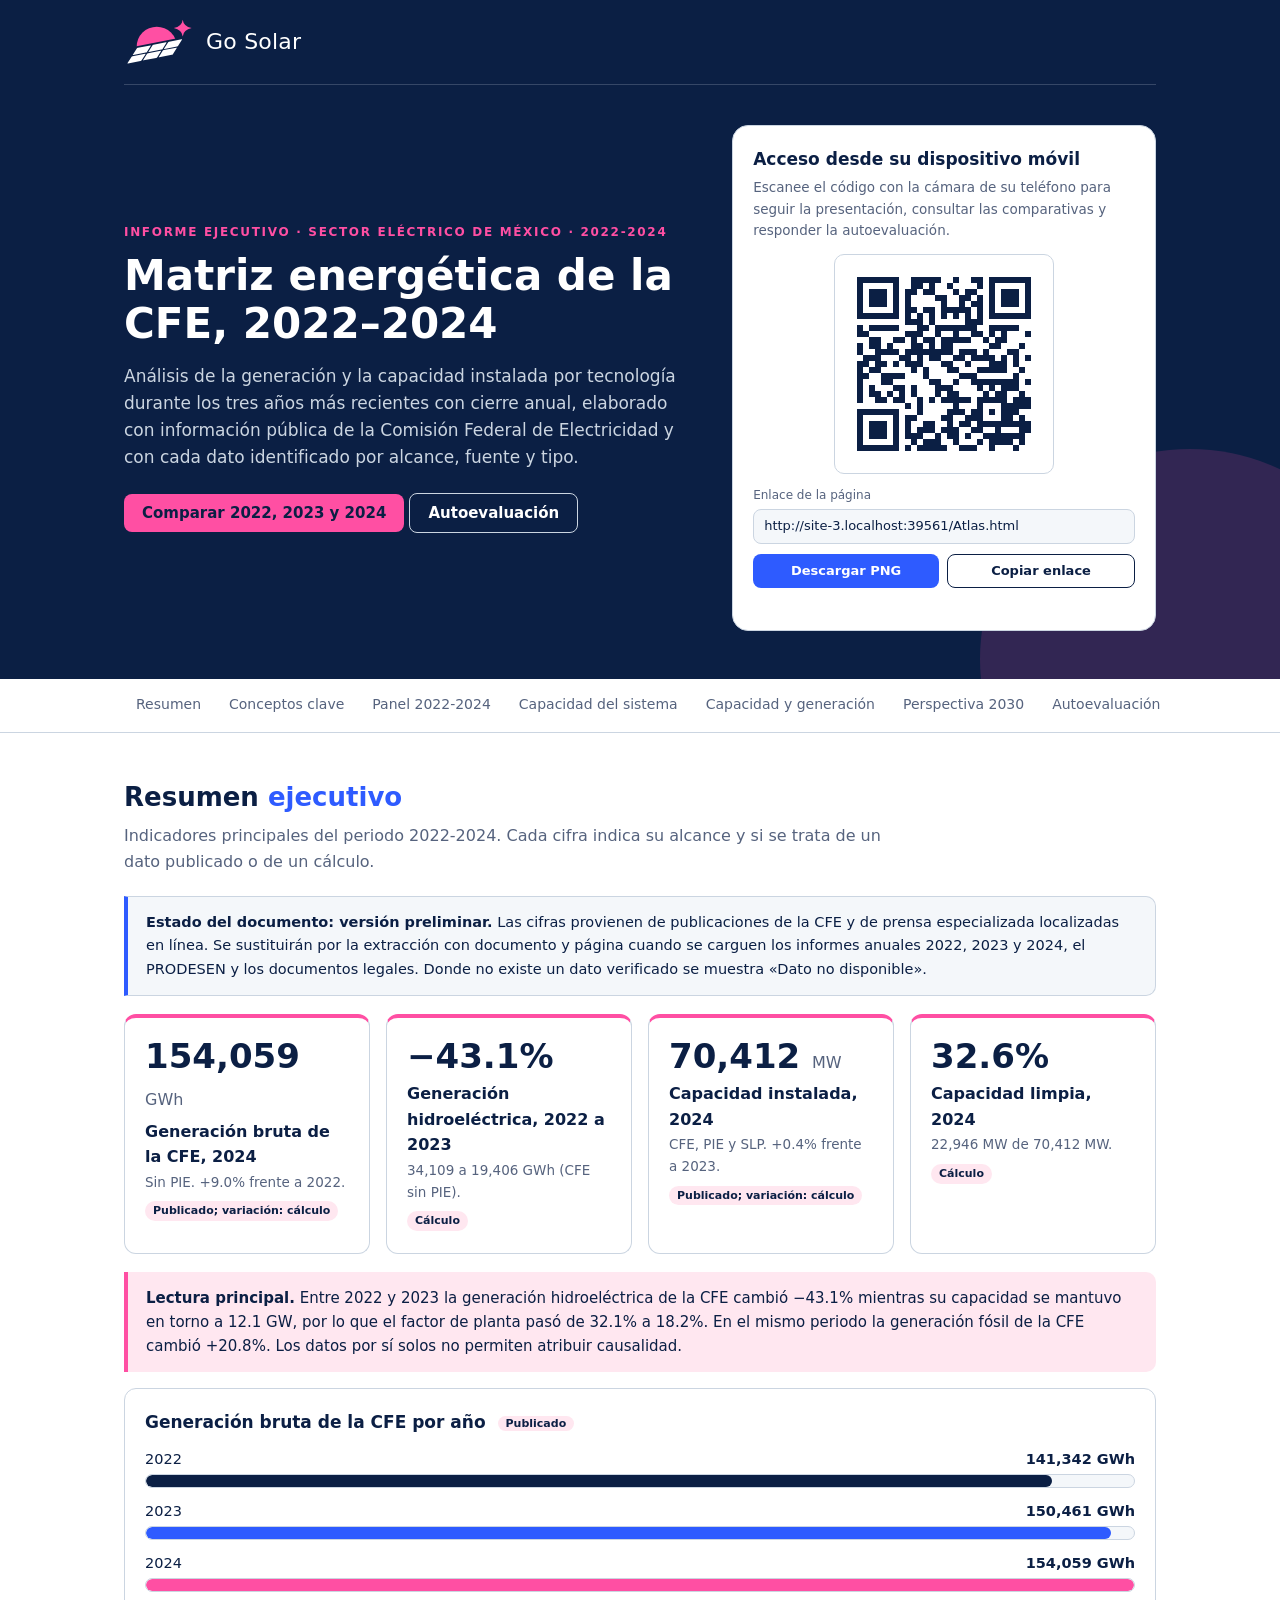
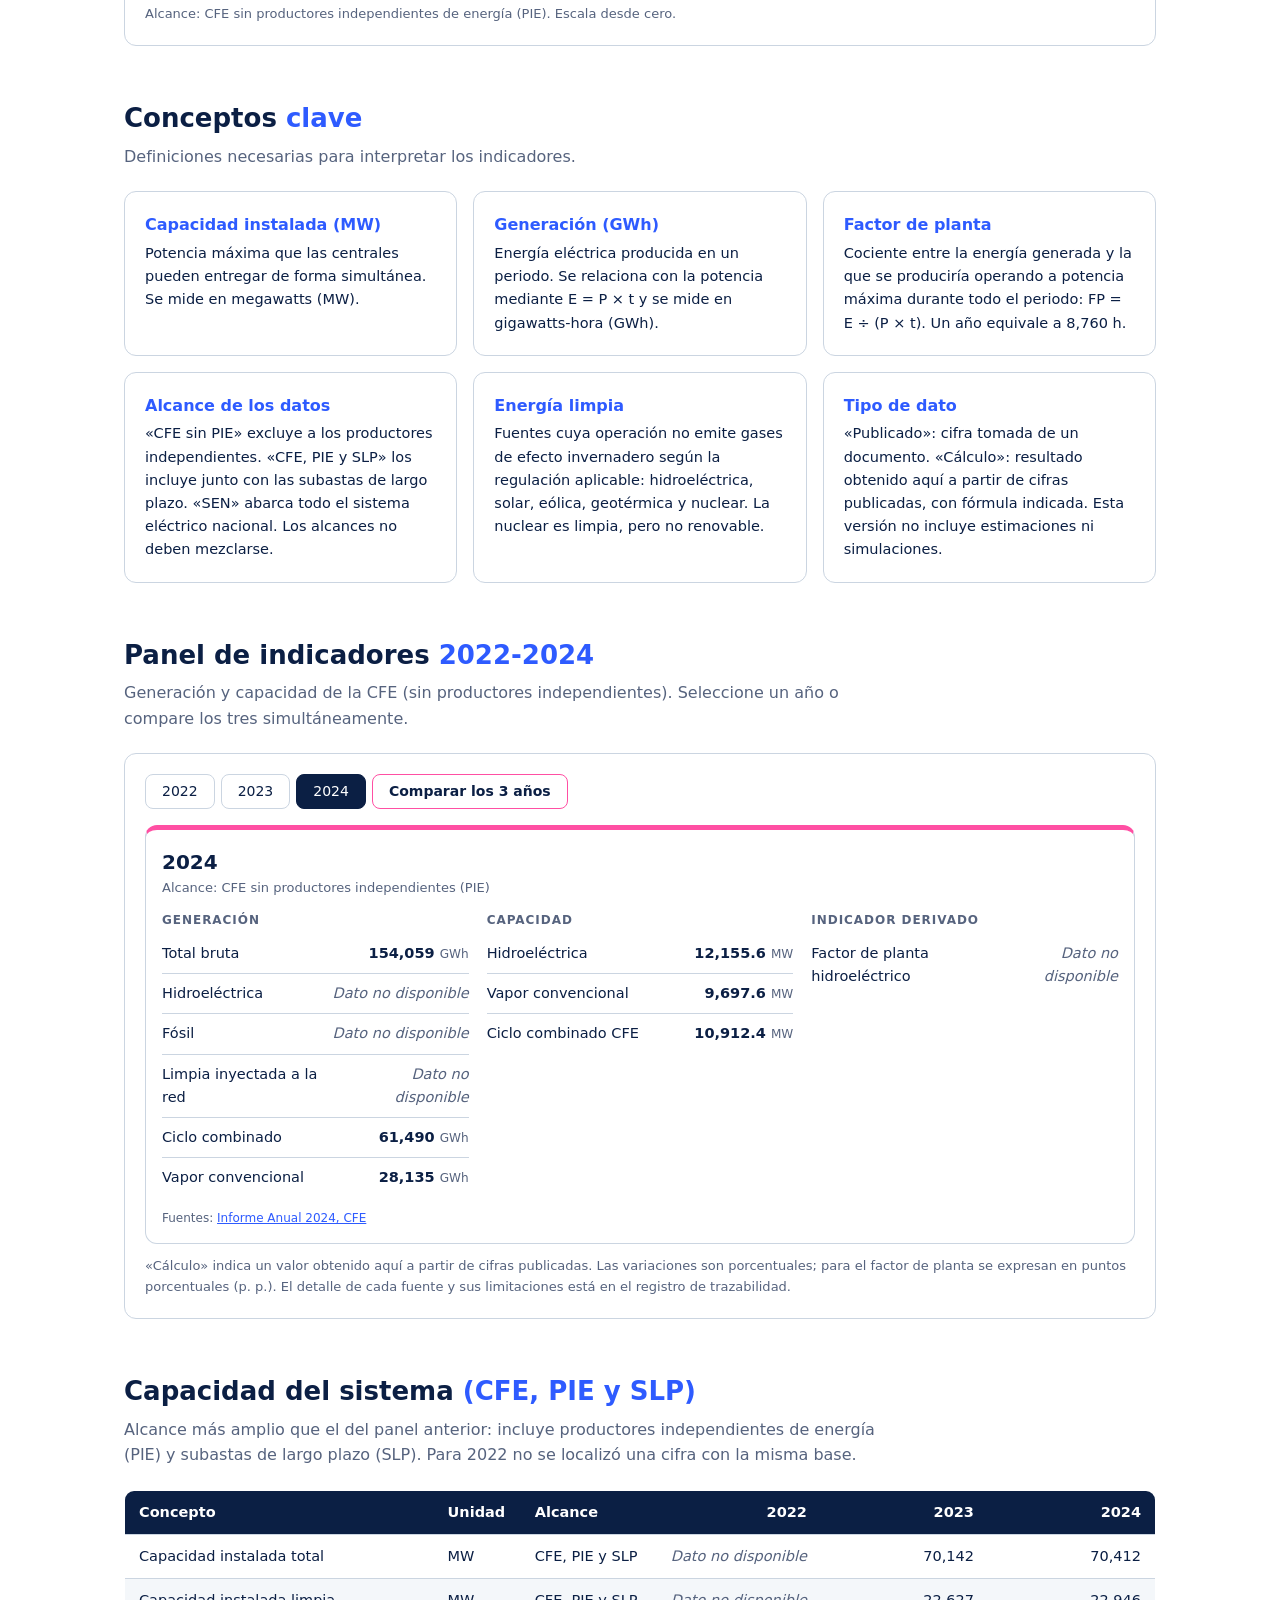
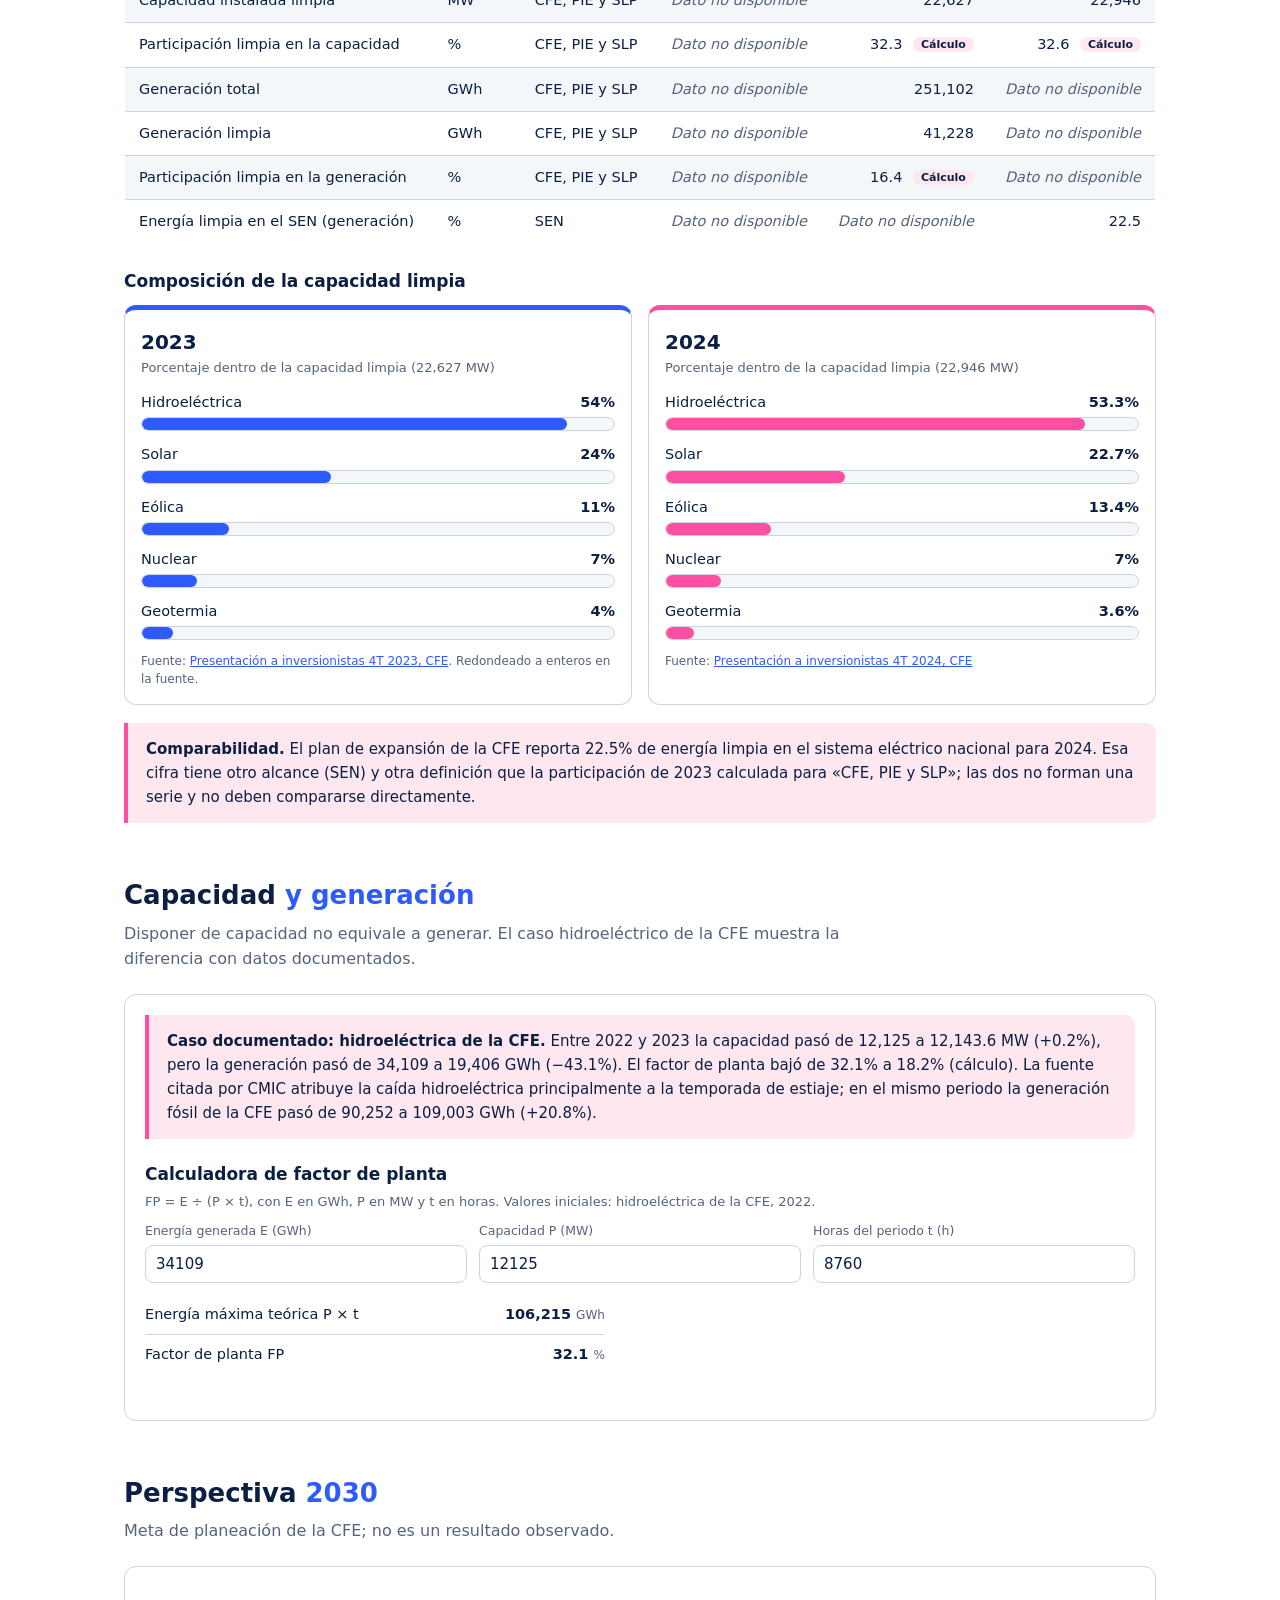
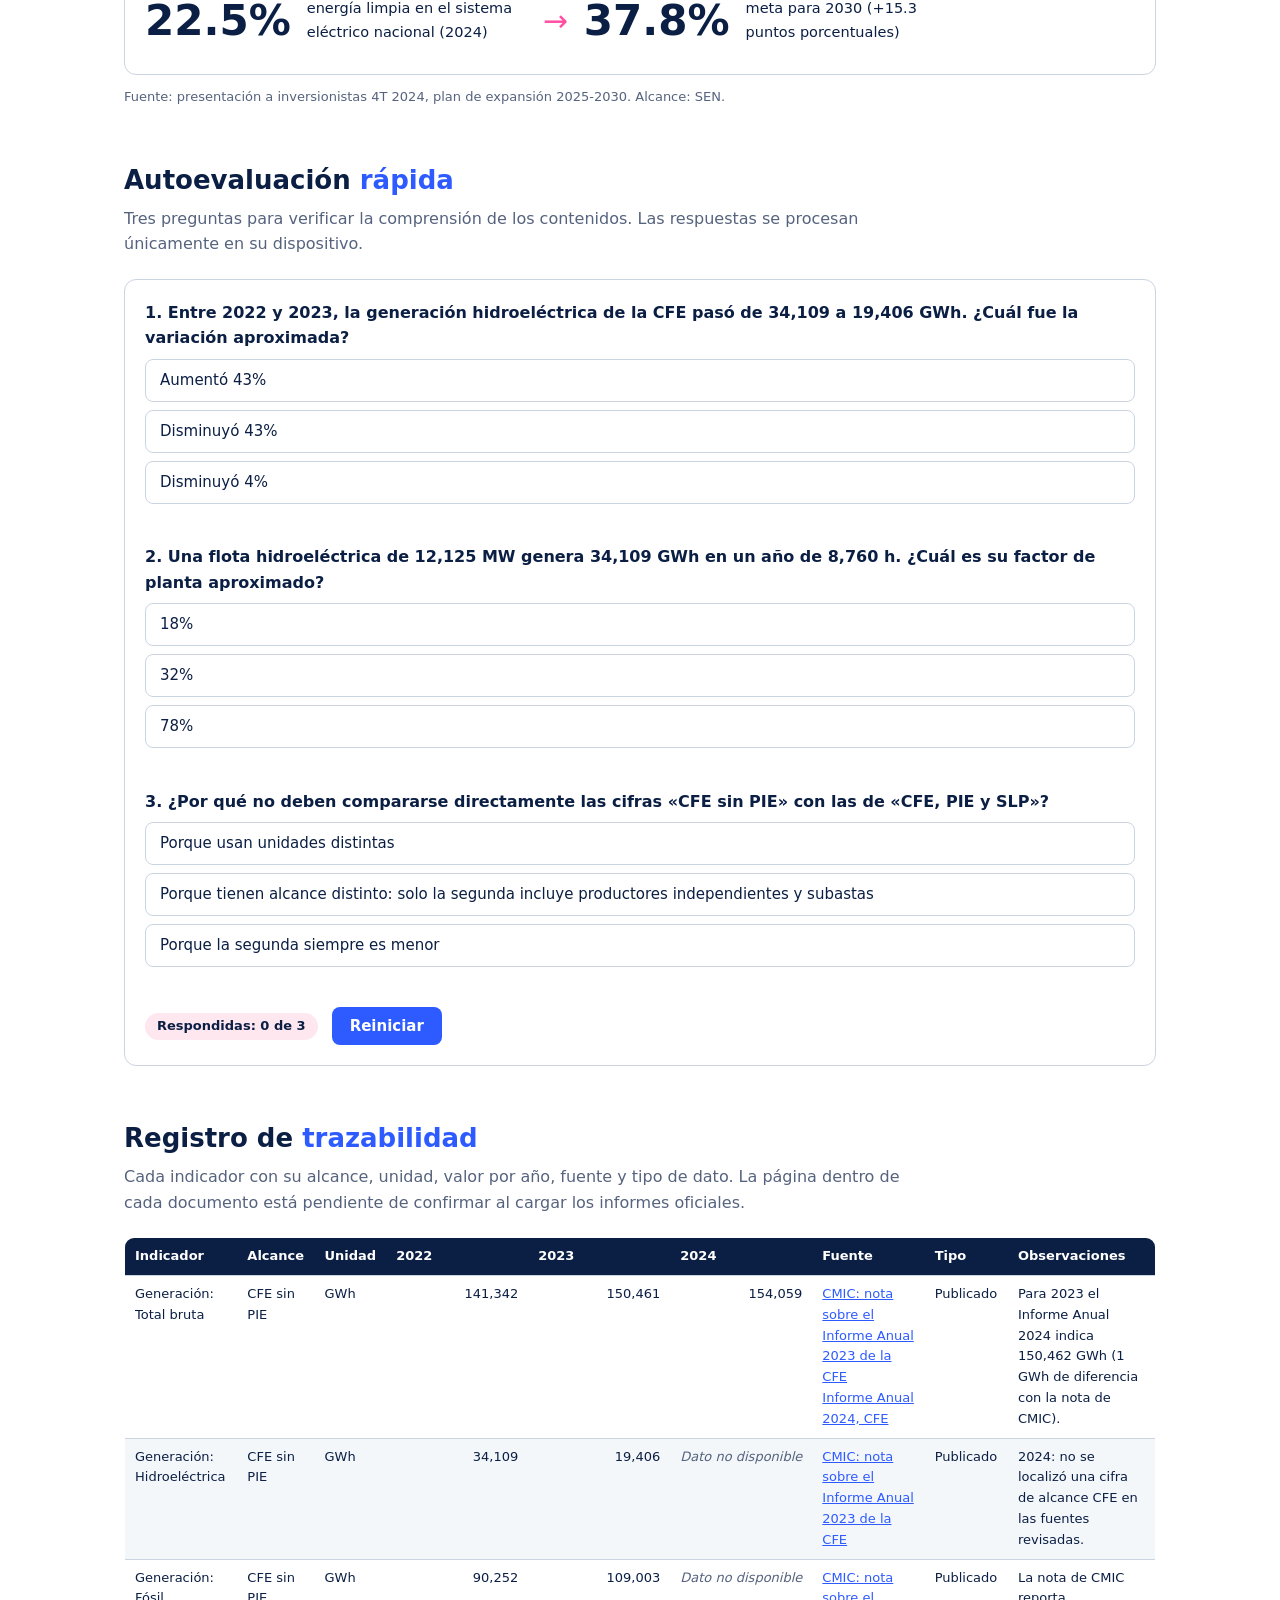
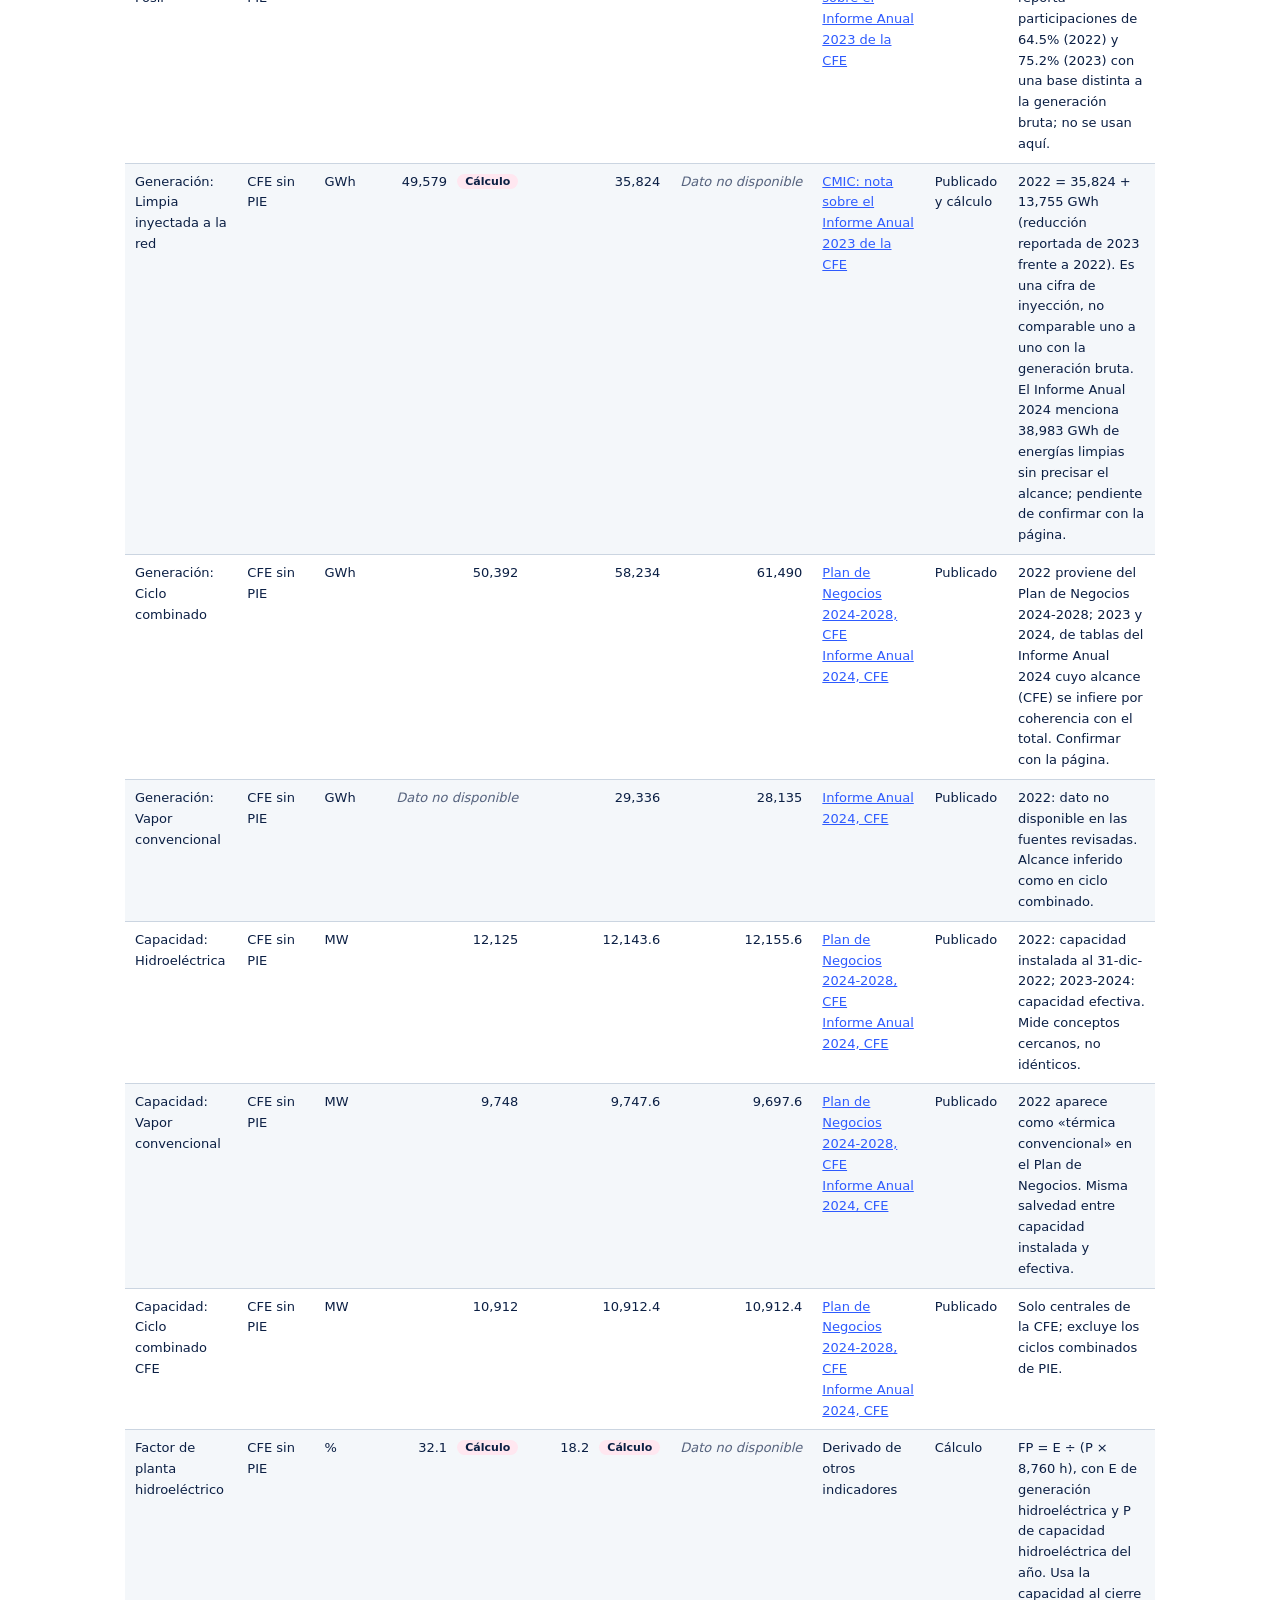
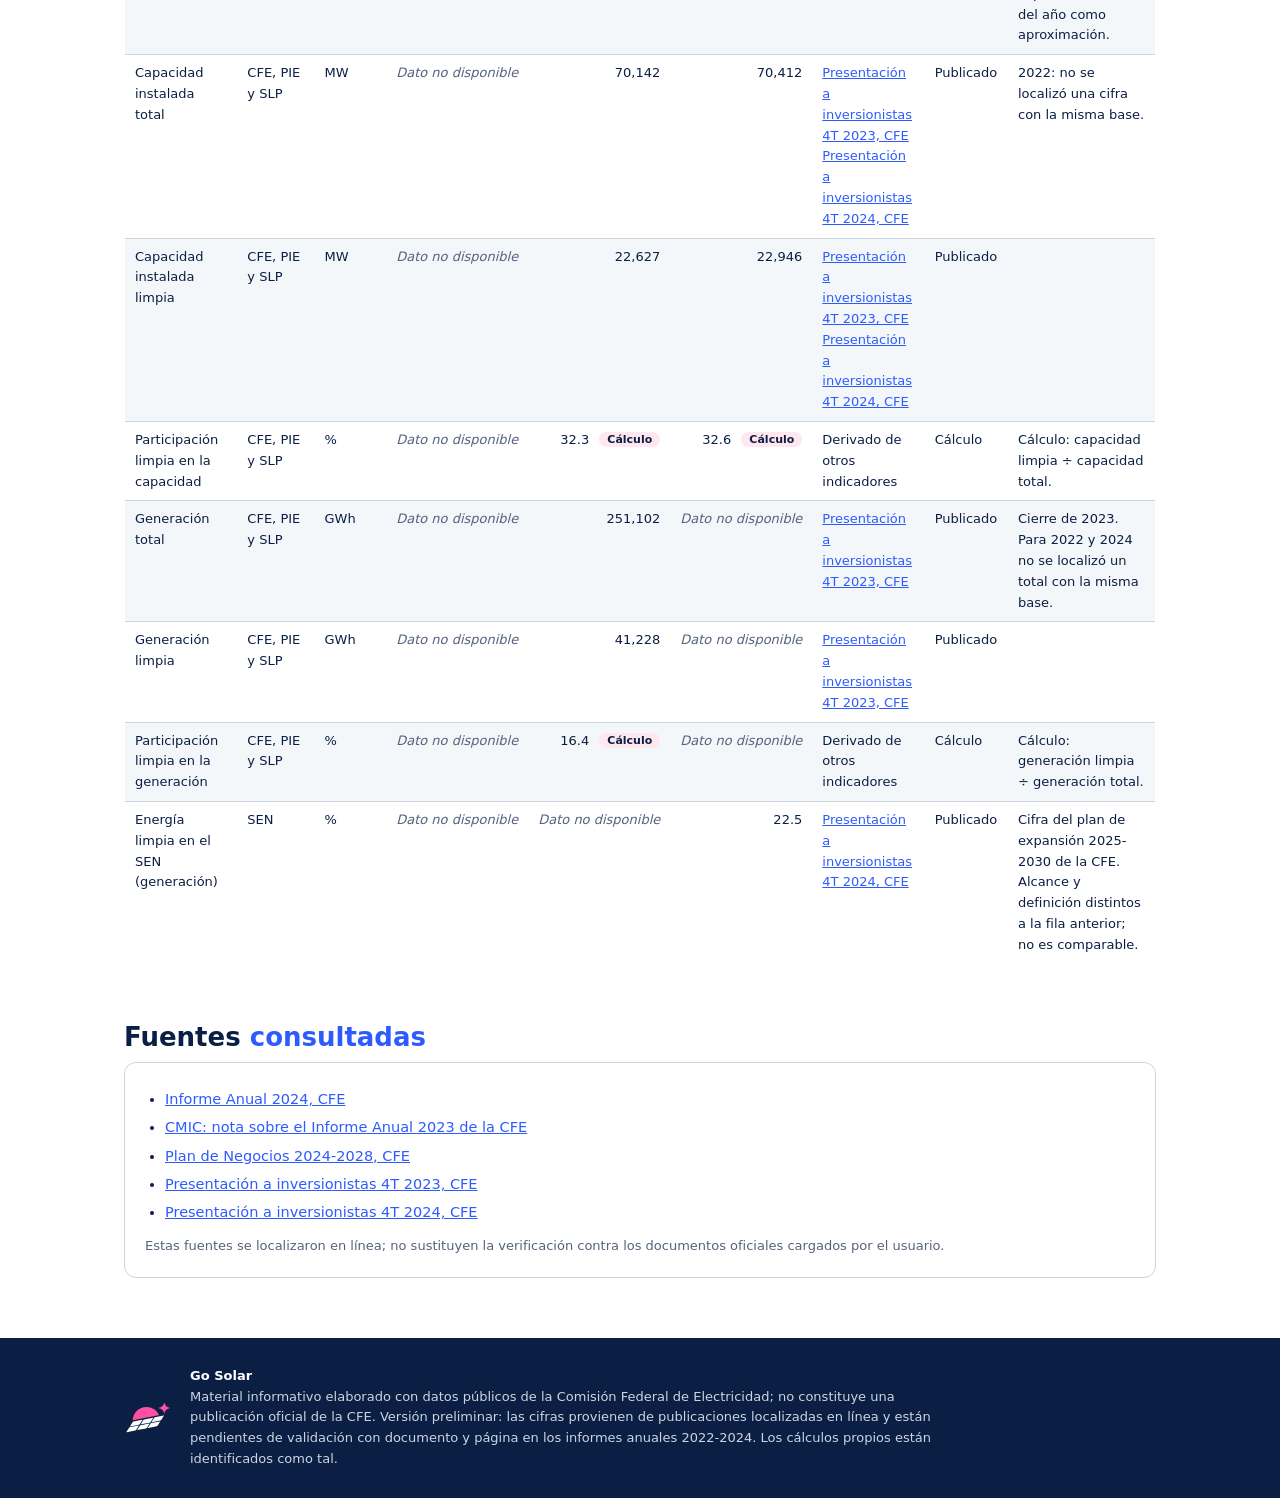
==== Atlas.html @ 969c5bc3 "Add files via upload" ====
<!DOCTYPE html>
<html lang="es">
<head>
<meta charset="utf-8">
<meta name="viewport" content="width=device-width, initial-scale=1">
<meta name="theme-color" content="#0B1F44">
<meta name="description" content="Análisis ejecutivo de la generación y la capacidad de la CFE, 2022-2024, con trazabilidad de datos y fuentes.">
<title>Matriz energética de la CFE, 2022-2024 | Go Solar</title>
<style>
:root{--navy:#0B1F44;--blue:#2E5BFF;--pink:#FF4FA3;--cream:#FFE7F0;--slate:#CBD5E1;--ink:#0B1F44;--muted:#56637E;--soft:#F4F7FA;--paper:#fff}
*{box-sizing:border-box}
html{scroll-behavior:smooth;scroll-padding-top:56px}
body{margin:0;font-family:"Segoe UI",system-ui,-apple-system,Roboto,Arial,sans-serif;color:var(--ink);background:var(--paper);line-height:1.6}
a{color:var(--blue)}
.wrap{max-width:1080px;margin:0 auto;padding:0 24px}
.mark{display:block}
header{background:var(--navy);color:#fff;position:relative;overflow:hidden;--sq-panel:#fff}
header::after{content:"";position:absolute;right:-120px;bottom:-190px;width:420px;height:420px;border-radius:50%;background:var(--pink);opacity:.16;pointer-events:none}
.brand{display:flex;align-items:center;gap:12px;padding:18px 0;border-bottom:1px solid rgba(203,213,225,.22);position:relative;z-index:1}
.brand svg{width:70px;height:48px}
.brand b{font-size:22px;font-weight:500;letter-spacing:.01em}
.brand span{margin-left:auto;font-size:13px;color:var(--slate);font-style:italic}
.hero{display:grid;grid-template-columns:minmax(0,1.35fr) minmax(0,1fr);gap:36px;align-items:center;padding:40px 0 48px;position:relative;z-index:1}
.eyebrow{letter-spacing:.14em;text-transform:uppercase;font-size:12px;color:var(--pink);font-weight:600}
.hero h1{margin:10px 0 14px;font-size:clamp(28px,4.2vw,42px);line-height:1.15;font-weight:600}
.hero p.lead{margin:0 0 22px;color:var(--slate);font-size:17px;max-width:600px}
.btn{display:inline-block;border:0;border-radius:8px;padding:10px 18px;font-family:inherit;font-weight:600;font-size:15px;line-height:1.2;cursor:pointer;text-decoration:none}
.btn.primary{background:var(--blue);color:#fff}
.btn.accent{background:var(--pink);color:var(--navy)}
.btn.ghost{background:transparent;color:#fff;border:1px solid var(--slate)}
.btn:hover{filter:brightness(1.08)}
.btn:focus-visible,.seg button:focus-visible,.opt:focus-visible,#qrUrl:focus-visible,nav a:focus-visible{outline:3px solid var(--pink);outline-offset:2px}
.qrcard{background:#fff;color:var(--ink);border-radius:16px;padding:20px;border:1px solid var(--slate)}
.qrcard h2{margin:0 0 4px;font-size:17px;font-weight:600}
.qrcard p{margin:0 0 12px;font-size:13.5px;color:var(--muted)}
#qrBox{width:min(220px,100%);aspect-ratio:1;margin:0 auto 12px;border-radius:10px;border:1px solid var(--slate);background:#fff;display:flex;align-items:center;justify-content:center;text-align:center;font-size:12.5px;color:var(--muted);padding:10px}
#qrBox svg{width:100%;height:100%;display:block}
.qrcard label{display:block;font-size:12px;color:var(--muted);margin-bottom:4px}
#qrUrl{width:100%;border:1px solid var(--slate);border-radius:8px;padding:8px 10px;font-family:inherit;font-size:13px;line-height:1.3;color:var(--ink);background:var(--soft)}
.qrbtns{display:flex;gap:8px;margin-top:10px;flex-wrap:wrap}
.qrbtns .btn{padding:8px 12px;font-size:13px;flex:1;text-align:center}
.qrbtns .btn.line{background:#fff;color:var(--navy);border:1px solid var(--navy)}
#qrMsg{font-size:12px;color:var(--muted);margin-top:8px;min-height:1.2em}
nav{background:#fff;border-bottom:1px solid var(--slate);position:sticky;top:0;z-index:10}
nav .wrap{display:flex;gap:4px;overflow-x:auto}
nav a{padding:14px 12px;font-size:14px;color:var(--muted);text-decoration:none;white-space:nowrap;border-bottom:3px solid transparent;font-weight:500}
nav a:hover{color:var(--navy);border-color:var(--pink)}
section{padding:44px 0 8px}
h2.t{font-size:26px;margin:0 0 4px;font-weight:600;color:var(--navy)}
h2.t span{color:var(--blue)}
.sub{color:var(--muted);margin:0 0 22px;max-width:780px}
.grid{display:grid;gap:16px}
.kpis{grid-template-columns:repeat(auto-fit,minmax(220px,1fr))}
.card{background:#fff;border:1px solid var(--slate);border-radius:12px;padding:20px}
.kpi{border-top:4px solid var(--pink)}
.kpi b{display:block;font-size:34px;line-height:1.1;color:var(--navy);font-weight:600}
.kpi strong{display:block;margin-top:6px;font-weight:600}
.kpi em{display:block;font-style:normal;color:var(--muted);font-size:13.5px;margin-top:2px}
.callout{background:var(--cream);border-left:4px solid var(--pink);padding:14px 18px;border-radius:0 10px 10px 0;margin-top:18px;font-size:15px}
.two{grid-template-columns:repeat(auto-fit,minmax(250px,1fr))}
.term h3{margin:0 0 4px;font-size:16px;color:var(--blue)}
.term p{margin:0;font-size:14.5px}
.bar-row{display:grid;grid-template-columns:54px 1fr;gap:12px;align-items:center;margin:14px 0}
.bar-row .yr{font-weight:600}
.stack{display:flex;height:44px;border-radius:8px;overflow:hidden;border:1px solid var(--slate)}
.stack div{display:flex;align-items:center;justify-content:center;font-size:13px;font-weight:600;min-width:0;color:#fff}
.s1{background:var(--navy)}.s2{background:var(--blue)}.s3{background:var(--slate);color:var(--navy)!important}
.legend{display:flex;gap:18px;flex-wrap:wrap;font-size:13.5px;color:var(--muted);margin-top:10px}
.legend i{display:inline-block;width:12px;height:12px;border-radius:3px;margin-right:6px;vertical-align:-1px}
.note{font-size:13px;color:var(--muted);margin:12px 0 0}
table{width:100%;border-collapse:collapse;font-size:14.5px;border:1px solid var(--slate);border-radius:10px;overflow:hidden;background:#fff}
th,td{padding:10px 14px;text-align:right;border-bottom:1px solid var(--slate)}
th:first-child,td:first-child{text-align:left}
thead th{background:var(--navy);color:#fff;font-weight:600}
tbody tr:nth-child(even){background:var(--soft)}
tbody tr:last-child td{border-bottom:0}
.tablewrap{overflow-x:auto;border-radius:10px}
.ctl{display:flex;flex-wrap:wrap;gap:8px;align-items:center;margin-bottom:16px}
.seg{display:flex;gap:6px;flex-wrap:wrap}
.seg button{border:1px solid var(--slate);background:#fff;color:var(--navy);border-radius:8px;padding:8px 16px;font-family:inherit;font-weight:500;font-size:14px;line-height:1.2;cursor:pointer}
.seg button:hover{border-color:var(--blue)}
.seg button[aria-pressed="true"]{background:var(--navy);color:#fff;border-color:var(--navy)}
.seg button.cmp{border-color:var(--pink);font-weight:600}
.seg button.cmp[aria-pressed="true"]{background:var(--pink);color:var(--navy);border-color:var(--pink)}
.chip{display:inline-block;background:var(--cream);color:var(--navy);border-radius:999px;padding:3px 12px;font-size:13px;font-weight:600}
.hbar{margin:12px 0}
.hbar .l{display:flex;justify-content:space-between;font-size:14.5px;margin-bottom:3px}
.hbar .tr{height:14px;background:var(--soft);border:1px solid var(--slate);border-radius:7px;overflow:hidden}
.hbar .tr div{height:100%;border-radius:7px;transition:width .5s}
.y23{background:var(--navy)}.y24{background:var(--blue)}.y25{background:var(--pink)}
.cmpgrid{display:grid;grid-template-columns:repeat(3,minmax(0,1fr));gap:16px}
.panel{border:1px solid var(--slate);border-radius:12px;padding:16px;background:#fff;border-top:5px solid var(--navy)}
.panel.p24{border-top-color:var(--blue)}.panel.p25{border-top-color:var(--pink)}
.panel h3{margin:0;font-size:20px;font-weight:600}
.panel .mw{font-size:13px;color:var(--muted);margin:0 0 8px}
.vs{display:grid;grid-template-columns:1fr 1fr;gap:16px;text-align:center}
.vs .big{font-size:46px;font-weight:600;line-height:1.05}
.vs .a{color:var(--navy)}.vs .b{color:var(--blue)}
.goal{display:flex;align-items:center;gap:16px;flex-wrap:wrap}
.goal .n{font-size:42px;font-weight:600;color:var(--navy)}
.goal .ar{font-size:30px;color:var(--pink)}
.goal .tx{max-width:220px;font-size:14.5px}
.cards3{display:grid;grid-template-columns:repeat(auto-fit,minmax(240px,1fr));gap:16px}
.cards3 .card{border-top:4px solid var(--blue)}
.cards3 h3{margin:0 0 6px;font-size:17px}
.cards3 p{margin:0;font-size:14.5px}
.qz{margin:0 0 14px;padding:0;border:0}
.qz legend{font-weight:600;padding:0;margin-bottom:8px}
.opts{display:grid;gap:8px}
.opt{text-align:left;border:1px solid var(--slate);background:#fff;color:var(--navy);border-radius:8px;padding:10px 14px;font-family:inherit;font-size:15px;line-height:1.4;cursor:pointer}
.opt:hover:not(:disabled){border-color:var(--blue)}
.opt:disabled{cursor:default}
.opt.ok{background:var(--cream);border-color:var(--navy);font-weight:600}
.opt.bad{background:var(--soft);border-color:var(--slate);text-decoration:line-through}
.fb{font-size:14px;color:var(--muted);margin:8px 0 0;min-height:1.3em}
.score{display:flex;align-items:center;gap:14px;flex-wrap:wrap;margin-top:6px}
.src ul{margin:0;padding-left:20px}
.src li{margin:5px 0;font-size:14.5px}
footer{margin-top:52px;background:var(--navy);color:var(--slate);font-size:13px;padding:28px 0;--sq-panel:#fff}
footer .wrap{display:flex;gap:18px;align-items:center;flex-wrap:wrap}
footer svg{width:48px;height:33px;flex:none}
footer p{margin:0;max-width:760px}
footer b{color:#fff;font-weight:600}
.vh{position:absolute;width:1px;height:1px;overflow:hidden;clip:rect(0 0 0 0)}
@media (max-width:820px){.hero{grid-template-columns:1fr}.cmpgrid{grid-template-columns:1fr}.brand span{display:none}}
@media (max-width:520px){.vs{grid-template-columns:1fr}.wrap{padding:0 16px}}
@media (prefers-reduced-motion:reduce){html{scroll-behavior:auto}.hbar .tr div{transition:none}}
@media print{nav,.ctl,.qrbtns,.btn{display:none!important}.card,.panel{break-inside:avoid}header::after{display:none}}

.notice{background:var(--soft);border:1px solid var(--slate);border-left:4px solid var(--blue);border-radius:0 10px 10px 0;padding:14px 18px;margin:0 0 18px;font-size:14.5px}
.ct{margin:0 0 10px;font-size:17px;font-weight:600;color:var(--navy)}
.tg{font-style:normal;font-size:11px;font-weight:600;background:var(--cream);color:var(--navy);border-radius:999px;padding:1px 8px;margin-left:6px;white-space:nowrap;vertical-align:1px}
.grps{display:grid;grid-template-columns:repeat(auto-fit,minmax(250px,1fr));gap:18px}
.grp h4{margin:0 0 4px;font-size:12px;letter-spacing:.08em;text-transform:uppercase;color:var(--muted);font-weight:600}
.rw{display:flex;justify-content:space-between;align-items:baseline;gap:12px;padding:8px 0;border-bottom:1px solid var(--slate);font-size:14.5px}
.grp .rw:last-child,.res .rw:last-child{border-bottom:0}
.rw b{white-space:nowrap;font-weight:600}
.rw small{font-weight:400;color:var(--muted)}
.rw.nd b{color:var(--muted);font-weight:400;font-style:italic;white-space:normal;text-align:right}
.ndv{color:var(--muted);font-style:italic}
.panel.pn22{border-top-color:var(--navy)}.panel.pn23{border-top-color:var(--blue)}.panel.pn24{border-top-color:var(--pink)}
.panel .mw{font-size:13px;color:var(--muted);margin:0 0 12px}
.srcline{font-size:12px;color:var(--muted);margin:12px 0 0;line-height:1.5}
.b22{background:var(--navy)}.b23{background:var(--blue)}.b24{background:var(--pink)}
.cmp2{display:grid;grid-template-columns:repeat(2,minmax(0,1fr));gap:16px}
.calc{display:grid;grid-template-columns:repeat(auto-fit,minmax(170px,1fr));gap:12px;margin-top:8px}
.calc label{display:block;font-size:12.5px;color:var(--muted);margin-bottom:4px}
.calc input{width:100%;border:1px solid var(--slate);border-radius:8px;padding:9px 10px;font-family:inherit;font-size:15px;color:var(--ink);background:#fff}
.calc input:focus-visible{outline:3px solid var(--pink);outline-offset:2px}
.res{max-width:460px;margin-top:12px}
.err{color:var(--navy);font-weight:600;font-size:13.5px;min-height:1.3em;margin:8px 0 0}
.err:not(:empty){border-left:4px solid var(--pink);padding-left:10px}
.trace{min-width:980px}
.trace th,.trace td{font-size:13px;padding:8px 10px;text-align:left;vertical-align:top}
.trace td:nth-child(n+4):nth-child(-n+6){text-align:right;white-space:nowrap}
.trace td a{white-space:normal}
#deltaTbl,#sysTbl{min-width:700px}
.kpi b small{font-size:16px;font-weight:500;color:var(--muted)}
#sysTbl th:nth-child(-n+3),#sysTbl td:nth-child(-n+3),#deltaTbl th:nth-child(-n+2),#deltaTbl td:nth-child(-n+2){text-align:left}
@media (max-width:820px){.cmp2{grid-template-columns:1fr}}
</style>
</head>
<body>

<svg width="0" height="0" style="position:absolute" aria-hidden="true" focusable="false"><defs>
<clipPath id="sqClip"><polygon points="40,0 300,0 300,123.7 40,174.8"/></clipPath>
<symbol id="sq-mark" viewBox="56 62 248 172">
<circle cx="172" cy="165" r="72" fill="#FF4FA3" clip-path="url(#sqClip)"/>
<g transform="matrix(56 -11 -19 30 100 168)" fill="var(--sq-panel,#0B1F44)">
<rect x="0.05" y="0.07" width="0.9" height="0.86" rx="0.05" ry="0.06"/>
<rect x="1.05" y="0.07" width="0.9" height="0.86" rx="0.05" ry="0.06"/>
<rect x="2.05" y="0.07" width="0.9" height="0.86" rx="0.05" ry="0.06"/>
<rect x="0.05" y="1.07" width="0.9" height="0.86" rx="0.05" ry="0.06"/>
<rect x="1.05" y="1.07" width="0.9" height="0.86" rx="0.05" ry="0.06"/>
<rect x="2.05" y="1.07" width="0.9" height="0.86" rx="0.05" ry="0.06"/>
</g>
<path d="M265 68Q268 92 297 98Q268 104 265 128Q262 104 233 98Q262 92 265 68Z" fill="#FF4FA3"/>
</symbol></defs></svg>

<header>
<div class="wrap">
<div class="brand">
<svg class="mark" role="img" aria-label="Logotipo de Go Solar"><use href="#sq-mark"/></svg>
<b>Go Solar</b>
</div>
<div class="hero">
<div>
<div class="eyebrow">Informe ejecutivo · Sector eléctrico de México · 2022-2024</div>
<h1>Matriz energética de la CFE, 2022–2024</h1>
<p class="lead">Análisis de la generación y la capacidad instalada por tecnología durante los tres años más recientes con cierre anual, elaborado con información pública de la Comisión Federal de Electricidad y con cada dato identificado por alcance, fuente y tipo.</p>
<a class="btn accent" href="#panel">Comparar 2022, 2023 y 2024</a>
<a class="btn ghost" href="#quiz">Autoevaluación</a>
</div>
<aside class="qrcard" aria-labelledby="qrTitle">
<h2 id="qrTitle">Acceso desde su dispositivo móvil</h2>
<p>Escanee el código con la cámara de su teléfono para seguir la presentación, consultar las comparativas y responder la autoevaluación.</p>
<div id="qrBox" role="img" aria-label="Código QR de acceso a esta página">Generando código…</div>
<label for="qrUrl">Enlace de la página</label>
<input id="qrUrl" type="url" inputmode="url" placeholder="https://usuario.github.io/repositorio/" autocomplete="off" spellcheck="false">
<div class="qrbtns">
<button class="btn primary" id="qrPng" type="button">Descargar PNG</button>
<button class="btn line" id="qrCopy" type="button">Copiar enlace</button>
</div>
<div id="qrMsg" aria-live="polite"></div>
</aside>
</div>
</div>
</header>

<nav aria-label="Secciones"><div class="wrap">
<a href="#resumen">Resumen</a><a href="#conceptos">Conceptos clave</a><a href="#panel">Panel 2022-2024</a><a href="#sistema">Capacidad del sistema</a><a href="#real">Capacidad y generación</a><a href="#futuro">Perspectiva 2030</a><a href="#quiz">Autoevaluación</a><a href="#trazabilidad">Trazabilidad</a><a href="#fuentes">Fuentes</a>
</div></nav>

<main class="wrap">

<section id="resumen">
<h2 class="t">Resumen <span>ejecutivo</span></h2>
<p class="sub">Indicadores principales del periodo 2022-2024. Cada cifra indica su alcance y si se trata de un dato publicado o de un cálculo.</p>
<div class="notice"><b>Estado del documento: versión preliminar.</b> Las cifras provienen de publicaciones de la CFE y de prensa especializada localizadas en línea. Se sustituirán por la extracción con documento y página cuando se carguen los informes anuales 2022, 2023 y 2024, el PRODESEN y los documentos legales. Donde no existe un dato verificado se muestra «Dato no disponible».</div>
<div class="grid kpis" id="kpis"></div>
<div class="callout" id="mainCallout"></div>
<div class="card" style="margin-top:16px">
<h3 class="ct">Generación bruta de la CFE por año <i class="tg">Publicado</i></h3>
<div id="genBars"></div>
<p class="note">Alcance: CFE sin productores independientes de energía (PIE). Escala desde cero.</p>
</div>
</section>

<section id="conceptos">
<h2 class="t">Conceptos <span>clave</span></h2>
<p class="sub">Definiciones necesarias para interpretar los indicadores.</p>
<div class="grid two">
<div class="card term"><h3>Capacidad instalada (MW)</h3><p>Potencia máxima que las centrales pueden entregar de forma simultánea. Se mide en megawatts (MW).</p></div>
<div class="card term"><h3>Generación (GWh)</h3><p>Energía eléctrica producida en un periodo. Se relaciona con la potencia mediante E = P × t y se mide en gigawatts-hora (GWh).</p></div>
<div class="card term"><h3>Factor de planta</h3><p>Cociente entre la energía generada y la que se produciría operando a potencia máxima durante todo el periodo: FP = E ÷ (P × t). Un año equivale a 8,760 h.</p></div>
<div class="card term"><h3>Alcance de los datos</h3><p>«CFE sin PIE» excluye a los productores independientes. «CFE, PIE y SLP» los incluye junto con las subastas de largo plazo. «SEN» abarca todo el sistema eléctrico nacional. Los alcances no deben mezclarse.</p></div>
<div class="card term"><h3>Energía limpia</h3><p>Fuentes cuya operación no emite gases de efecto invernadero según la regulación aplicable: hidroeléctrica, solar, eólica, geotérmica y nuclear. La nuclear es limpia, pero no renovable.</p></div>
<div class="card term"><h3>Tipo de dato</h3><p>«Publicado»: cifra tomada de un documento. «Cálculo»: resultado obtenido aquí a partir de cifras publicadas, con fórmula indicada. Esta versión no incluye estimaciones ni simulaciones.</p></div>
</div>
</section>

<section id="panel">
<h2 class="t">Panel de indicadores <span>2022-2024</span></h2>
<p class="sub">Generación y capacidad de la CFE (sin productores independientes). Seleccione un año o compare los tres simultáneamente.</p>
<div class="card">
<div class="ctl">
<div class="seg" id="seg" role="group" aria-label="Periodo a visualizar">
<button type="button" data-v="2022" aria-pressed="false">2022</button>
<button type="button" data-v="2023" aria-pressed="false">2023</button>
<button type="button" data-v="2024" aria-pressed="true">2024</button>
<button type="button" data-v="cmp" class="cmp" aria-pressed="false">Comparar los 3 años</button>
</div>
</div>
<div id="single"></div>
<div id="compare" hidden>
<div class="cmpgrid" id="cmpGrid"></div>
<h3 class="ct" style="margin-top:22px">Variación entre años</h3>
<div class="tablewrap"><table id="deltaTbl">
<thead><tr><th>Indicador</th><th>Unidad</th><th>2022</th><th>2023</th><th>2024</th><th>2022→2023</th><th>2023→2024</th></tr></thead>
<tbody></tbody>
</table></div>
</div>
<p class="note">«Cálculo» indica un valor obtenido aquí a partir de cifras publicadas. Las variaciones son porcentuales; para el factor de planta se expresan en puntos porcentuales (p. p.). El detalle de cada fuente y sus limitaciones está en el registro de trazabilidad.</p>
</div>
</section>

<section id="sistema">
<h2 class="t">Capacidad del sistema <span>(CFE, PIE y SLP)</span></h2>
<p class="sub">Alcance más amplio que el del panel anterior: incluye productores independientes de energía (PIE) y subastas de largo plazo (SLP). Para 2022 no se localizó una cifra con la misma base.</p>
<div class="tablewrap"><table id="sysTbl">
<thead><tr><th>Concepto</th><th>Unidad</th><th>Alcance</th><th>2022</th><th>2023</th><th>2024</th></tr></thead>
<tbody></tbody>
</table></div>
<h3 class="ct" style="margin:24px 0 10px">Composición de la capacidad limpia</h3>
<div class="cmp2" id="compGrid"></div>
<div class="callout"><b>Comparabilidad.</b> El plan de expansión de la CFE reporta 22.5% de energía limpia en el sistema eléctrico nacional para 2024. Esa cifra tiene otro alcance (SEN) y otra definición que la participación de 2023 calculada para «CFE, PIE y SLP»; las dos no forman una serie y no deben compararse directamente.</div>
</section>

<section id="real">
<h2 class="t">Capacidad <span>y generación</span></h2>
<p class="sub">Disponer de capacidad no equivale a generar. El caso hidroeléctrico de la CFE muestra la diferencia con datos documentados.</p>
<div class="card">
<div class="callout" id="realCallout" style="margin-top:0"></div>
<h3 class="ct" style="margin:22px 0 4px">Calculadora de factor de planta</h3>
<p class="note" style="margin:0 0 8px">FP = E ÷ (P × t), con E en GWh, P en MW y t en horas. Valores iniciales: hidroeléctrica de la CFE, 2022.</p>
<div class="calc">
<div><label for="cE">Energía generada E (GWh)</label><input id="cE" type="number" inputmode="decimal" step="any" min="0" value="34109"></div>
<div><label for="cP">Capacidad P (MW)</label><input id="cP" type="number" inputmode="decimal" step="any" min="0" value="12125"></div>
<div><label for="cT">Horas del periodo t (h)</label><input id="cT" type="number" inputmode="decimal" step="any" min="0" value="8760"></div>
</div>
<div class="res" id="calcOut" aria-live="polite"></div>
<p class="err" id="calcErr" aria-live="polite"></p>
</div>
</section>

<section id="futuro">
<h2 class="t">Perspectiva <span>2030</span></h2>
<p class="sub">Meta de planeación de la CFE; no es un resultado observado.</p>
<div class="card goal">
<div class="n">22.5%</div><div class="tx">energía limpia en el sistema eléctrico nacional (2024)</div>
<div class="ar" aria-hidden="true">→</div>
<div class="n">37.8%</div><div class="tx">meta para 2030 (+15.3 puntos porcentuales)</div>
</div>
<p class="note">Fuente: presentación a inversionistas 4T 2024, plan de expansión 2025-2030. Alcance: SEN.</p>
</section>

<section id="quiz">
<h2 class="t">Autoevaluación <span>rápida</span></h2>
<p class="sub">Tres preguntas para verificar la comprensión de los contenidos. Las respuestas se procesan únicamente en su dispositivo.</p>
<div class="card" id="quizBox"></div>
</section>

<section id="trazabilidad">
<h2 class="t">Registro de <span>trazabilidad</span></h2>
<p class="sub">Cada indicador con su alcance, unidad, valor por año, fuente y tipo de dato. La página dentro de cada documento está pendiente de confirmar al cargar los informes oficiales.</p>
<div class="tablewrap"><table class="trace" id="traceTbl">
<thead><tr><th>Indicador</th><th>Alcance</th><th>Unidad</th><th>2022</th><th>2023</th><th>2024</th><th>Fuente</th><th>Tipo</th><th>Observaciones</th></tr></thead>
<tbody></tbody>
</table></div>
</section>

<section id="fuentes">
<h2 class="t">Fuentes <span>consultadas</span></h2>
<div class="card src"><ul id="srcList"></ul>
<p class="note">Estas fuentes se localizaron en línea; no sustituyen la verificación contra los documentos oficiales cargados por el usuario.</p></div>
</section>
</main>

<footer><div class="wrap">
<svg class="mark" role="img" aria-label="Logotipo de Go Solar"><use href="#sq-mark"/></svg>
<p><b>Go Solar</b><br>Material informativo elaborado con datos públicos de la Comisión Federal de Electricidad; no constituye una publicación oficial de la CFE. Versión preliminar: las cifras provienen de publicaciones localizadas en línea y están pendientes de validación con documento y página en los informes anuales 2022-2024. Los cálculos propios están identificados como tal.</p>
</div></footer>

<noscript><p style="padding:16px;text-align:center">Esta página requiere JavaScript para mostrar las comparativas interactivas y el código QR.</p></noscript>

<script>
/* ===== Generador de códigos QR (nivel de corrección M, versiones 1-10, modo byte) ===== */
var QR=(function(){
var ECC=[-1,10,16,26,18,24,16,18,22,22,26],BLK=[-1,1,1,1,2,2,4,4,4,5,5];
function raw(v){var r=(16*v+128)*v+64;if(v>=2){var n=Math.floor(v/7)+2;r-=(25*n-10)*n-55;if(v>=7)r-=36}return r}
function dcw(v){return Math.floor(raw(v)/8)-ECC[v]*BLK[v]}
function mul(x,y){var z=0;for(var i=7;i>=0;i--){z=(z<<1)^((z>>>7)*285);z^=((y>>>i)&1)*x}return z}
function divisor(d){var r=[],i,j,root=1;for(i=0;i<d;i++)r.push(0);r[d-1]=1;for(i=0;i<d;i++){for(j=0;j<d;j++){r[j]=mul(r[j],root);if(j+1<d)r[j]^=r[j+1]}root=mul(root,2)}return r}
function rem(data,div){var r=div.map(function(){return 0});data.forEach(function(b){var f=b^r.shift();r.push(0);div.forEach(function(c,i){r[i]^=mul(c,f)})});return r}
function align(v){if(v==1)return[];var n=Math.floor(v/7)+2,size=v*4+17,step=Math.ceil((v*4+4)/(n*2-2))*2,res=[6];for(var p=size-7;res.length<n;p-=step)res.splice(1,0,p);return res}
function encode(text){
var s=unescape(encodeURIComponent(text)),bytes=[],i,j,v;
for(i=0;i<s.length;i++)bytes.push(s.charCodeAt(i));
for(v=1;v<=10;v++){if(4+(v<10?8:16)+bytes.length*8<=dcw(v)*8)break}
if(v>10)return null;
var bits=[];function put(val,len){for(var k=len-1;k>=0;k--)bits.push((val>>>k)&1)}
put(4,4);put(bytes.length,v<10?8:16);bytes.forEach(function(b){put(b,8)});
var cap=dcw(v)*8;put(0,Math.min(4,cap-bits.length));while(bits.length%8)bits.push(0);
for(var pad=236;bits.length<cap;pad^=236^17)put(pad,8);
var data=[];for(i=0;i<bits.length;i+=8){var b=0;for(j=0;j<8;j++)b=(b<<1)|bits[i+j];data.push(b)}
var nb=BLK[v],el=ECC[v],rw=Math.floor(raw(v)/8),ns=nb-rw%nb,sl=Math.floor(rw/nb),blocks=[],k=0,dv=divisor(el);
for(i=0;i<nb;i++){var dat=data.slice(k,k+sl-el+(i<ns?0:1));k+=dat.length;var ec=rem(dat,dv);if(i<ns)dat.push(0);blocks.push(dat.concat(ec))}
var all=[];for(i=0;i<blocks[0].length;i++)blocks.forEach(function(bl,jj){if(i!=sl-el||jj>=ns)all.push(bl[i])});
var size=v*4+17,M=[],F=[];
for(i=0;i<size;i++){M.push([]);F.push([]);for(j=0;j<size;j++){M[i].push(false);F[i].push(false)}}
function setF(x,y,d){M[y][x]=d;F[y][x]=true}
function finder(cx,cy){for(var dy=-4;dy<=4;dy++)for(var dx=-4;dx<=4;dx++){var d=Math.max(Math.abs(dx),Math.abs(dy)),xx=cx+dx,yy=cy+dy;if(xx>=0&&xx<size&&yy>=0&&yy<size)setF(xx,yy,d!=2&&d!=4)}}
function alignPat(cx,cy){for(var dy=-2;dy<=2;dy++)for(var dx=-2;dx<=2;dx++)setF(cx+dx,cy+dy,Math.max(Math.abs(dx),Math.abs(dy))!=1)}
function bit(x,n){return((x>>>n)&1)!=0}
function fmt(mask){var d=(0<<3)|mask,r=d,q;for(q=0;q<10;q++)r=(r<<1)^((r>>>9)*0x537);var bt=((d<<10)|r)^0x5412;
for(q=0;q<=5;q++)setF(8,q,bit(bt,q));setF(8,7,bit(bt,6));setF(8,8,bit(bt,7));setF(7,8,bit(bt,8));
for(q=9;q<15;q++)setF(14-q,8,bit(bt,q));
for(q=0;q<8;q++)setF(size-1-q,8,bit(bt,q));
for(q=8;q<15;q++)setF(8,size-15+q,bit(bt,q));
setF(8,size-8,true)}
for(i=0;i<size;i++){setF(6,i,i%2==0);setF(i,6,i%2==0)}
finder(3,3);finder(size-4,3);finder(3,size-4);
var ap=align(v),na=ap.length;
for(i=0;i<na;i++)for(j=0;j<na;j++){if((i==0&&j==0)||(i==0&&j==na-1)||(i==na-1&&j==0))continue;alignPat(ap[i],ap[j])}
fmt(0);
if(v>=7){var rr=v,q;for(q=0;q<12;q++)rr=(rr<<1)^((rr>>>11)*0x1F25);var vb=(v<<12)|rr;for(q=0;q<18;q++){var c=bit(vb,q),a=size-11+q%3,bb=Math.floor(q/3);setF(a,bb,c);setF(bb,a,c)}}
var idx=0,right,vert,x,y,jx;
for(right=size-1;right>=1;right-=2){if(right==6)right=5;for(vert=0;vert<size;vert++){for(jx=0;jx<2;jx++){x=right-jx;var up=((right+1)&2)==0;y=up?size-1-vert:vert;if(!F[y][x]&&idx<all.length*8){M[y][x]=bit(all[idx>>>3],7-(idx&7));idx++}}}}
function mask(m){for(var yy=0;yy<size;yy++)for(var xx=0;xx<size;xx++){var inv;switch(m){case 0:inv=(xx+yy)%2==0;break;case 1:inv=yy%2==0;break;case 2:inv=xx%3==0;break;case 3:inv=(xx+yy)%3==0;break;case 4:inv=(Math.floor(xx/3)+Math.floor(yy/2))%2==0;break;case 5:inv=xx*yy%2+xx*yy%3==0;break;case 6:inv=(xx*yy%2+xx*yy%3)%2==0;break;default:inv=((xx+yy)%2+xx*yy%3)%2==0}if(!F[yy][xx]&&inv)M[yy][xx]=!M[yy][xx]}}
function penalty(){var r=0,pass,a,bq,run,line,str,t;
for(pass=0;pass<2;pass++)for(a=0;a<size;a++){line=[];for(bq=0;bq<size;bq++)line.push(pass?M[bq][a]:M[a][bq]);
run=1;for(bq=1;bq<size;bq++){if(line[bq]==line[bq-1]){run++;if(run==5)r+=3;else if(run>5)r++}else run=1}
str=line.map(function(z){return z?"1":"0"}).join("");
for(t=0;t+11<=str.length;t++){var sub=str.substr(t,11);if(sub=="10111010000"||sub=="00001011101")r+=40}}
for(a=0;a<size-1;a++)for(bq=0;bq<size-1;bq++){var cc=M[a][bq];if(cc==M[a][bq+1]&&cc==M[a+1][bq]&&cc==M[a+1][bq+1])r+=3}
var dark=0;M.forEach(function(row){row.forEach(function(z){if(z)dark++})});var tot=size*size;r+=Math.max(0,Math.ceil(Math.abs(dark*20-tot*10)/tot)-1)*10;return r}
var best=0,bp=1e9;
for(i=0;i<8;i++){mask(i);fmt(i);var p=penalty();if(p<bp){bp=p;best=i}mask(i)}
mask(best);fmt(best);
return{size:size,version:v,get:function(px,py){return M[py][px]}}}
function svg(q,quiet,fg,bg){var n=q.size+quiet*2,d="",x,y,s;
for(y=0;y<q.size;y++){x=0;while(x<q.size){if(q.get(x,y)){s=x;while(x<q.size&&q.get(x,y))x++;d+="M"+(s+quiet)+","+(y+quiet)+"h"+(x-s)+"v1h-"+(x-s)+"z"}else x++}}
return'<svg xmlns="http://www.w3.org/2000/svg" viewBox="0 0 '+n+" "+n+'" shape-rendering="crispEdges"><rect width="'+n+'" height="'+n+'" fill="'+bg+'"/><path d="'+d+'" fill="'+fg+'"/></svg>'}
function canvas(q,quiet,px,fg,bg){var n=q.size+quiet*2,c=document.createElement("canvas");c.width=c.height=n*px;var g=c.getContext("2d");g.fillStyle=bg;g.fillRect(0,0,c.width,c.height);g.fillStyle=fg;for(var y=0;y<q.size;y++)for(var x=0;x<q.size;x++)if(q.get(x,y))g.fillRect((x+quiet)*px,(y+quiet)*px,px,px);return c}
return{encode:encode,svg:svg,canvas:canvas}})();

/* ===== Código QR de acceso ===== */
(function(){
var inp=document.getElementById("qrUrl"),box=document.getElementById("qrBox"),msg=document.getElementById("qrMsg"),cur=null,NAVY="#0B1F44";
function draw(){var u=inp.value.trim();cur=null;msg.textContent="";
if(!u){box.innerHTML="Al publicar la página (por ejemplo, en GitHub Pages) el código se genera de forma automática. Mientras tanto, ingrese el enlace final.";return}
var q=null;try{q=QR.encode(u)}catch(e){q=null}
if(!q){box.textContent="El enlace es demasiado largo para el código QR.";return}
cur=q;box.innerHTML=QR.svg(q,2,NAVY,"#fff")}
try{if(/^https?:$/.test(location.protocol))inp.value=location.href.split("#")[0].split("?")[0]}catch(e){}
inp.addEventListener("input",draw);draw();
document.getElementById("qrPng").addEventListener("click",function(){
if(!cur){msg.textContent="Ingrese primero el enlace de la página.";return}
var c=QR.canvas(cur,4,10,NAVY,"#ffffff"),a=document.createElement("a");a.download="codigo-qr-matriz-energetica.png";a.href=c.toDataURL("image/png");document.body.appendChild(a);a.click();a.remove();msg.textContent="Imagen PNG generada."});
document.getElementById("qrCopy").addEventListener("click",function(){
var u=inp.value.trim();if(!u){msg.textContent="No hay enlace que copiar.";return}
if(navigator.clipboard&&navigator.clipboard.writeText){navigator.clipboard.writeText(u).then(function(){msg.textContent="Enlace copiado."},function(){inp.select();msg.textContent="Seleccione y copie el enlace manualmente."})}else{inp.select();msg.textContent="Seleccione y copie el enlace manualmente."}});
try{var fav="<svg xmlns='http://www.w3.org/2000/svg' viewBox='0 0 64 64'><rect width='64' height='64' rx='14' fill='#0B1F44'/><svg x='7' y='14' width='50' height='35' viewBox='56 62 248 172'><defs><clipPath id='c'><polygon points='40,0 300,0 300,123.7 40,174.8'/></clipPath></defs><circle cx='172' cy='165' r='72' fill='#FF4FA3' clip-path='url(#c)'/><g transform='matrix(56 -11 -19 30 100 168)' fill='#fff'><rect x='.05' y='.07' width='.9' height='.86'/><rect x='1.05' y='.07' width='.9' height='.86'/><rect x='2.05' y='.07' width='.9' height='.86'/><rect x='.05' y='1.07' width='.9' height='.86'/><rect x='1.05' y='1.07' width='.9' height='.86'/><rect x='2.05' y='1.07' width='.9' height='.86'/></g><path d='M265 68Q268 92 297 98Q268 104 265 128Q262 104 233 98Q262 92 265 68Z' fill='#FF4FA3'/></svg></svg>";
var l=document.createElement("link");l.rel="icon";l.href="data:image/svg+xml,"+encodeURIComponent(fav);document.head.appendChild(l)}catch(e){}
})();

/* ===== Datos, cálculos y paneles (periodo 2022-2024) ===== */
(function(){
var YR=["2022","2023","2024"],ND="Dato no disponible",MINUS="−";
var SRC={
ia24:{n:"Informe Anual 2024, CFE",u:"https://www.cfe.gob.mx/finanzas/reportes-financieros/Reportes%20Anuales%20Documentos/Informe%20Anual%202024.pdf"},
cmic:{n:"CMIC: nota sobre el Informe Anual 2023 de la CFE",u:"https://www.cmic.org.mx/sectores/electrica/noticmic.cfm?seleccion=1027"},
pn24:{n:"Plan de Negocios 2024-2028, CFE",u:"https://www.cfe.gob.mx/finanzas/Documents/Plan%20de%20Negocios%202024-2028.pdf"},
i23:{n:"Presentación a inversionistas 4T 2023, CFE",u:"https://www.cfe.gob.mx/finanzas/financial-economic-information/Quarterly%20Investor%20Presentations%20Doc/2023/Presentacion%20a%20Inversionistas%204Q23.pdf"},
i24:{n:"Presentación a inversionistas 4T 2024, CFE",u:"https://www.cfe.gob.mx/finanzas/financial-economic-information/Quarterly%20Investor%20Presentations%20Doc/2024/070325_Presentaci%C3%B3n%20a%20Inversionistas_4T2024_VF.pdf"}
};
function nf(v,d){return v.toLocaleString("es-MX",{minimumFractionDigits:0,maximumFractionDigits:d==null?1:d})}
function pct(a,b){return (b-a)/a*100}
function sg(x){var s=Math.abs(x).toLocaleString("es-MX",{minimumFractionDigits:1,maximumFractionDigits:1});return (x>0.049?"+":x<-0.049?MINUS:"")+s+"%"}
function src(k){var s=SRC[k];return '<a href="'+s.u+'" rel="noopener">'+s.n+'</a>'}

var IND={
gen_total:{label:"Total bruta",unit:"GWh",scope:"CFE sin PIE",v:{"2022":141342,"2023":150461,"2024":154059},s:{"2022":"cmic","2023":"cmic","2024":"ia24"},n:"Para 2023 el Informe Anual 2024 indica 150,462 GWh (1 GWh de diferencia con la nota de CMIC)."},
gen_hidro:{label:"Hidroeléctrica",unit:"GWh",scope:"CFE sin PIE",v:{"2022":34109,"2023":19406,"2024":null},s:{"2022":"cmic","2023":"cmic"},n:"2024: no se localizó una cifra de alcance CFE en las fuentes revisadas."},
gen_fosil:{label:"Fósil",unit:"GWh",scope:"CFE sin PIE",v:{"2022":90252,"2023":109003,"2024":null},s:{"2022":"cmic","2023":"cmic"},n:"La nota de CMIC reporta participaciones de 64.5% (2022) y 75.2% (2023) con una base distinta a la generación bruta; no se usan aquí."},
gen_limpia:{label:"Limpia inyectada a la red",unit:"GWh",scope:"CFE sin PIE",v:{"2022":49579,"2023":35824,"2024":null},s:{"2022":"cmic","2023":"cmic"},c:{"2022":1},n:"2022 = 35,824 + 13,755 GWh (reducción reportada de 2023 frente a 2022). Es una cifra de inyección, no comparable uno a uno con la generación bruta. El Informe Anual 2024 menciona 38,983 GWh de energías limpias sin precisar el alcance; pendiente de confirmar con la página."},
gen_cc:{label:"Ciclo combinado",unit:"GWh",scope:"CFE sin PIE",v:{"2022":50392,"2023":58234,"2024":61490},s:{"2022":"pn24","2023":"ia24","2024":"ia24"},n:"2022 proviene del Plan de Negocios 2024-2028; 2023 y 2024, de tablas del Informe Anual 2024 cuyo alcance (CFE) se infiere por coherencia con el total. Confirmar con la página."},
gen_vapor:{label:"Vapor convencional",unit:"GWh",scope:"CFE sin PIE",v:{"2022":null,"2023":29336,"2024":28135},s:{"2023":"ia24","2024":"ia24"},n:"2022: dato no disponible en las fuentes revisadas. Alcance inferido como en ciclo combinado."},
cap_hidro:{label:"Hidroeléctrica",unit:"MW",scope:"CFE sin PIE",v:{"2022":12125,"2023":12143.6,"2024":12155.6},s:{"2022":"pn24","2023":"ia24","2024":"ia24"},n:"2022: capacidad instalada al 31-dic-2022; 2023-2024: capacidad efectiva. Mide conceptos cercanos, no idénticos."},
cap_vapor:{label:"Vapor convencional",unit:"MW",scope:"CFE sin PIE",v:{"2022":9748,"2023":9747.6,"2024":9697.6},s:{"2022":"pn24","2023":"ia24","2024":"ia24"},n:"2022 aparece como «térmica convencional» en el Plan de Negocios. Misma salvedad entre capacidad instalada y efectiva."},
cap_cc:{label:"Ciclo combinado CFE",unit:"MW",scope:"CFE sin PIE",v:{"2022":10912,"2023":10912.4,"2024":10912.4},s:{"2022":"pn24","2023":"ia24","2024":"ia24"},n:"Solo centrales de la CFE; excluye los ciclos combinados de PIE."}
};
var FP={label:"Factor de planta hidroeléctrico",unit:"%",scope:"CFE sin PIE",v:{},c:{"2022":1,"2023":1,"2024":1},n:"FP = E ÷ (P × 8,760 h), con E de generación hidroeléctrica y P de capacidad hidroeléctrica del año. Usa la capacidad al cierre del año como aproximación."};
YR.forEach(function(y){var e=IND.gen_hidro.v[y],p=IND.cap_hidro.v[y];FP.v[y]=(e==null||p==null)?null:e*1000/(p*8760)*100});

var SYS={
sc_total:{label:"Capacidad instalada total",unit:"MW",scope:"CFE, PIE y SLP",v:{"2022":null,"2023":70142,"2024":70412},s:{"2023":"i23","2024":"i24"},n:"2022: no se localizó una cifra con la misma base."},
sc_clean:{label:"Capacidad instalada limpia",unit:"MW",scope:"CFE, PIE y SLP",v:{"2022":null,"2023":22627,"2024":22946},s:{"2023":"i23","2024":"i24"},n:""},
sc_share:{label:"Participación limpia en la capacidad",unit:"%",scope:"CFE, PIE y SLP",v:{},c:{"2023":1,"2024":1},n:"Cálculo: capacidad limpia ÷ capacidad total."},
sg_total:{label:"Generación total",unit:"GWh",scope:"CFE, PIE y SLP",v:{"2022":null,"2023":251102,"2024":null},s:{"2023":"i23"},n:"Cierre de 2023. Para 2022 y 2024 no se localizó un total con la misma base."},
sg_clean:{label:"Generación limpia",unit:"GWh",scope:"CFE, PIE y SLP",v:{"2022":null,"2023":41228,"2024":null},s:{"2023":"i23"},n:""},
sg_share:{label:"Participación limpia en la generación",unit:"%",scope:"CFE, PIE y SLP",v:{},c:{"2023":1},n:"Cálculo: generación limpia ÷ generación total."},
sen_clean:{label:"Energía limpia en el SEN (generación)",unit:"%",scope:"SEN",v:{"2022":null,"2023":null,"2024":22.5},s:{"2024":"i24"},n:"Cifra del plan de expansión 2025-2030 de la CFE. Alcance y definición distintos a la fila anterior; no es comparable."}
};
YR.forEach(function(y){var t=SYS.sc_total.v[y],c=SYS.sc_clean.v[y];SYS.sc_share.v[y]=(t==null||c==null)?null:c/t*100;
var gt=SYS.sg_total.v[y],gc=SYS.sg_clean.v[y];SYS.sg_share.v[y]=(gt==null||gc==null)?null:gc/gt*100});
var GEN=[IND.gen_total,IND.gen_hidro,IND.gen_fosil,IND.gen_limpia,IND.gen_cc,IND.gen_vapor];
var CAP=[IND.cap_hidro,IND.cap_vapor,IND.cap_cc];
var SYSL=[SYS.sc_total,SYS.sc_clean,SYS.sc_share,SYS.sg_total,SYS.sg_clean,SYS.sg_share,SYS.sen_clean];
var COMP={"2023":{v:[54,24,11,7,4],s:"i23",n:"Redondeado a enteros en la fuente."},"2024":{v:[53.3,22.7,13.4,7.0,3.6],s:"i24",n:""}};
var CNAME=["Hidroeléctrica","Solar","Eólica","Nuclear","Geotermia"];

function cell(i,y){var v=i.v[y];if(v==null)return '<span class="ndv">'+ND+'</span>';return nf(v)+(i.c&&i.c[y]?' <i class="tg">Cálculo</i>':'')}
function rw(i,y){var v=i.v[y];if(v==null)return '<div class="rw nd"><span>'+i.label+'</span><b>'+ND+'</b></div>';
return '<div class="rw"><span>'+i.label+(i.c&&i.c[y]?' <i class="tg">Cálculo</i>':'')+'</span><b>'+nf(v)+' <small>'+i.unit+'</small></b></div>'}
function grp(t,list,y){return '<div class="grp"><h4>'+t+'</h4>'+list.map(function(i){return rw(i,y)}).join('')+'</div>'}
function srcs(y){var k={};GEN.concat(CAP).forEach(function(i){if(i.v[y]!=null&&i.s&&i.s[y])k[i.s[y]]=1});var a=Object.keys(k).map(src);return a.length?a.join("; "):ND}
function panel(y,cls){return '<div class="panel '+cls+'"><h3>'+y+'</h3><p class="mw">Alcance: CFE sin productores independientes (PIE)</p><div class="grps">'+grp("Generación",GEN,y)+grp("Capacidad",CAP,y)+grp("Indicador derivado",[FP],y)+'</div><p class="srcline">Fuentes: '+srcs(y)+'</p></div>'}
function dl(i,a,b){var x=i.v[a],z=i.v[b];if(x==null||z==null)return "—";if(i.unit==="%"){var d=z-x;return (d>0.049?"+":d<-0.049?MINUS:"")+nf(Math.abs(d),1)+" p. p."}return sg(pct(x,z))}

var seg=document.getElementById("seg").querySelectorAll("button");
function show(v){seg.forEach(function(b){b.setAttribute("aria-pressed",b.dataset.v===v?"true":"false")});
var cmp=v==="cmp";document.getElementById("single").hidden=cmp;document.getElementById("compare").hidden=!cmp;
if(!cmp){document.getElementById("single").innerHTML=panel(v,"pn"+v.slice(2))}
else{document.getElementById("cmpGrid").innerHTML=YR.map(function(y){return panel(y,"pn"+y.slice(2))}).join("");
var rows=GEN.concat(CAP,[FP]).map(function(i){return "<tr><td>"+(CAP.indexOf(i)>-1?"Capacidad: ":GEN.indexOf(i)>-1?"Generación: ":"")+i.label+"</td><td>"+i.unit+"</td>"+YR.map(function(y){return "<td>"+cell(i,y)+"</td>"}).join("")+"<td><b>"+dl(i,"2022","2023")+"</b></td><td><b>"+dl(i,"2023","2024")+"</b></td></tr>"}).join("");
document.querySelector("#deltaTbl tbody").innerHTML=rows}}
seg.forEach(function(b){b.addEventListener("click",function(){show(b.dataset.v)})});
show("2024");

/* resumen */
var g=IND.gen_total.v,h=IND.gen_hidro.v,f=IND.gen_fosil.v;
var K=[
{b:nf(g["2024"])+" <small>GWh</small>",t:"Generación bruta de la CFE, 2024",e:"Sin PIE. "+sg(pct(g["2022"],g["2024"]))+" frente a 2022.",k:"Publicado; variación: cálculo"},
{b:sg(pct(h["2022"],h["2023"])),t:"Generación hidroeléctrica, 2022 a 2023",e:nf(h["2022"])+" a "+nf(h["2023"])+" GWh (CFE sin PIE).",k:"Cálculo"},
{b:nf(SYS.sc_total.v["2024"])+" <small>MW</small>",t:"Capacidad instalada, 2024",e:"CFE, PIE y SLP. "+sg(pct(SYS.sc_total.v["2023"],SYS.sc_total.v["2024"]))+" frente a 2023.",k:"Publicado; variación: cálculo"},
{b:nf(SYS.sc_share.v["2024"])+"%",t:"Capacidad limpia, 2024",e:nf(SYS.sc_clean.v["2024"])+" MW de "+nf(SYS.sc_total.v["2024"])+" MW.",k:"Cálculo"}];
document.getElementById("kpis").innerHTML=K.map(function(k){return '<div class="card kpi"><b>'+k.b+'</b><strong>'+k.t+'</strong><em>'+k.e+'</em><i class="tg" style="margin:8px 0 0;display:inline-block">'+k.k+'</i></div>'}).join("");
document.getElementById("mainCallout").innerHTML="<b>Lectura principal.</b> Entre 2022 y 2023 la generación hidroeléctrica de la CFE cambió "+sg(pct(h["2022"],h["2023"]))+" mientras su capacidad se mantuvo en torno a 12.1 GW, por lo que el factor de planta pasó de "+nf(FP.v["2022"])+"% a "+nf(FP.v["2023"])+"%. En el mismo periodo la generación fósil de la CFE cambió "+sg(pct(f["2022"],f["2023"]))+". Los datos por sí solos no permiten atribuir causalidad.";
var mx=Math.max.apply(null,YR.map(function(y){return g[y]}));
document.getElementById("genBars").innerHTML=YR.map(function(y){return '<div class="hbar"><div class="l"><span>'+y+'</span><b>'+nf(g[y])+' GWh</b></div><div class="tr"><div class="b'+y.slice(2)+'" style="width:'+(g[y]/mx*100)+'%"></div></div></div>'}).join("");

/* sistema */
document.querySelector("#sysTbl tbody").innerHTML=SYSL.map(function(i){return "<tr><td>"+i.label+"</td><td>"+i.unit+"</td><td>"+i.scope+"</td>"+YR.map(function(y){return "<td>"+cell(i,y)+"</td>"}).join("")+"</tr>"}).join("");
document.getElementById("compGrid").innerHTML=["2023","2024"].map(function(y){var c=COMP[y];return '<div class="panel pn'+y.slice(2)+'"><h3>'+y+'</h3><p class="mw">Porcentaje dentro de la capacidad limpia ('+nf(SYS.sc_clean.v[y])+' MW)</p>'+CNAME.map(function(n,i){return '<div class="hbar"><div class="l"><span>'+n+'</span><b>'+nf(c.v[i])+'%</b></div><div class="tr"><div class="b'+y.slice(2)+'" style="width:'+(c.v[i]/60*100)+'%"></div></div></div>'}).join("")+'<p class="srcline">Fuente: '+src(c.s)+(c.n?". "+c.n:"")+'</p></div>'}).join("");

/* capacidad vs generación */
var ch=IND.cap_hidro.v;
document.getElementById("realCallout").innerHTML="<b>Caso documentado: hidroeléctrica de la CFE.</b> Entre 2022 y 2023 la capacidad pasó de "+nf(ch["2022"])+" a "+nf(ch["2023"])+" MW ("+sg(pct(ch["2022"],ch["2023"]))+"), pero la generación pasó de "+nf(h["2022"])+" a "+nf(h["2023"])+" GWh ("+sg(pct(h["2022"],h["2023"]))+"). El factor de planta bajó de "+nf(FP.v["2022"])+"% a "+nf(FP.v["2023"])+"% (cálculo). La fuente citada por CMIC atribuye la caída hidroeléctrica principalmente a la temporada de estiaje; en el mismo periodo la generación fósil de la CFE pasó de "+nf(f["2022"])+" a "+nf(f["2023"])+" GWh ("+sg(pct(f["2022"],f["2023"]))+").";
var E=document.getElementById("cE"),P=document.getElementById("cP"),T=document.getElementById("cT"),O=document.getElementById("calcOut"),ER=document.getElementById("calcErr");
function calc(){var e=parseFloat(E.value),p=parseFloat(P.value),t=parseFloat(T.value);ER.textContent="";
if(isNaN(e)||isNaN(p)||isNaN(t)||e<0||p<=0||t<=0){O.innerHTML="";ER.textContent="Ingrese valores numéricos válidos: capacidad y horas mayores que cero, y energía no negativa.";return}
var em=p*t/1000,fp=e/em*100;
O.innerHTML='<div class="rw"><span>Energía máxima teórica P × t</span><b>'+nf(em)+' <small>GWh</small></b></div><div class="rw"><span>Factor de planta FP</span><b>'+nf(fp)+' <small>%</small></b></div>';
if(fp>100)ER.textContent="El factor de planta supera 100%: revise las unidades (GWh para energía, MW para potencia, h para tiempo)."}
[E,P,T].forEach(function(x){x.addEventListener("input",calc)});calc();

/* trazabilidad y fuentes */
document.querySelector("#traceTbl tbody").innerHTML=GEN.concat(CAP,[FP],SYSL).map(function(i){var k={},nc=0,nv=0;
YR.forEach(function(y){if(i.s&&i.s[y]&&i.v[y]!=null)k[i.s[y]]=1;if(i.v[y]!=null){nv++;if(i.c&&i.c[y])nc++}});
var sl=Object.keys(k).map(src).join("<br>")||"Derivado de otros indicadores";
var tp=nc===0?"Publicado":(nc===nv?"Cálculo":"Publicado y cálculo");
var grupo=GEN.indexOf(i)>-1?"Generación: ":CAP.indexOf(i)>-1?"Capacidad: ":"";
return "<tr><td>"+grupo+i.label+"</td><td>"+i.scope+"</td><td>"+i.unit+"</td>"+YR.map(function(y){return "<td>"+cell(i,y)+"</td>"}).join("")+"<td>"+sl+"</td><td>"+tp+"</td><td>"+(i.n||"")+"</td></tr>"}).join("");
document.getElementById("srcList").innerHTML=Object.keys(SRC).map(function(k){return "<li>"+src(k)+"</li>"}).join("");
})();

/* ===== Autoevaluación ===== */
(function(){
var Q=[
{q:"Entre 2022 y 2023, la generación hidroeléctrica de la CFE pasó de 34,109 a 19,406 GWh. ¿Cuál fue la variación aproximada?",o:["Aumentó 43%","Disminuyó 43%","Disminuyó 4%"],a:1,e:"(19,406 − 34,109) ÷ 34,109 = −43.1%."},
{q:"Una flota hidroeléctrica de 12,125 MW genera 34,109 GWh en un año de 8,760 h. ¿Cuál es su factor de planta aproximado?",o:["18%","32%","78%"],a:1,e:"FP = 34,109 ÷ (12,125 × 8,760 ÷ 1,000) = 32.1%."},
{q:"¿Por qué no deben compararse directamente las cifras «CFE sin PIE» con las de «CFE, PIE y SLP»?",o:["Porque usan unidades distintas","Porque tienen alcance distinto: solo la segunda incluye productores independientes y subastas","Porque la segunda siempre es menor"],a:1,e:"El alcance cambia qué centrales se cuentan; comparar cifras de alcances distintos produce conclusiones erróneas."}];
var box=document.getElementById("quizBox"),ans=[];
function build(){ans=[];var h="";Q.forEach(function(q,qi){h+='<fieldset class="qz" data-q="'+qi+'"><legend>'+(qi+1)+". "+q.q+'</legend><div class="opts">';q.o.forEach(function(o,oi){h+='<button type="button" class="opt" data-o="'+oi+'">'+o+"</button>"});h+='</div><p class="fb" aria-live="polite"></p></fieldset>'});
h+='<div class="score"><span class="chip" id="score" aria-live="polite">Respondidas: 0 de '+Q.length+'</span><button type="button" class="btn primary" id="qReset">Reiniciar</button></div>';box.innerHTML=h;
box.querySelectorAll(".qz").forEach(function(f){f.querySelectorAll(".opt").forEach(function(b){b.addEventListener("click",function(){pick(f,+f.dataset.q,+b.dataset.o)})})});
document.getElementById("qReset").addEventListener("click",build)}
function pick(f,qi,oi){if(ans[qi]!==undefined)return;ans[qi]=oi;var q=Q[qi];
f.querySelectorAll(".opt").forEach(function(b,k){b.disabled=true;if(k===q.a){b.classList.add("ok");b.textContent="✓ "+b.textContent}else if(k===oi){b.classList.add("bad");b.textContent="✗ "+b.textContent}});
f.querySelector(".fb").textContent=(oi===q.a?"Correcto. ":"Incorrecto. ")+q.e;
var n=0,ok=0;ans.forEach(function(x,k){if(x!==undefined){n++;if(x===Q[k].a)ok++}});
document.getElementById("score").textContent=n<Q.length?"Respondidas: "+n+" de "+Q.length:"Resultado: "+ok+" de "+Q.length+" respuestas correctas"}
build();
})();
</script>
</body>
</html>
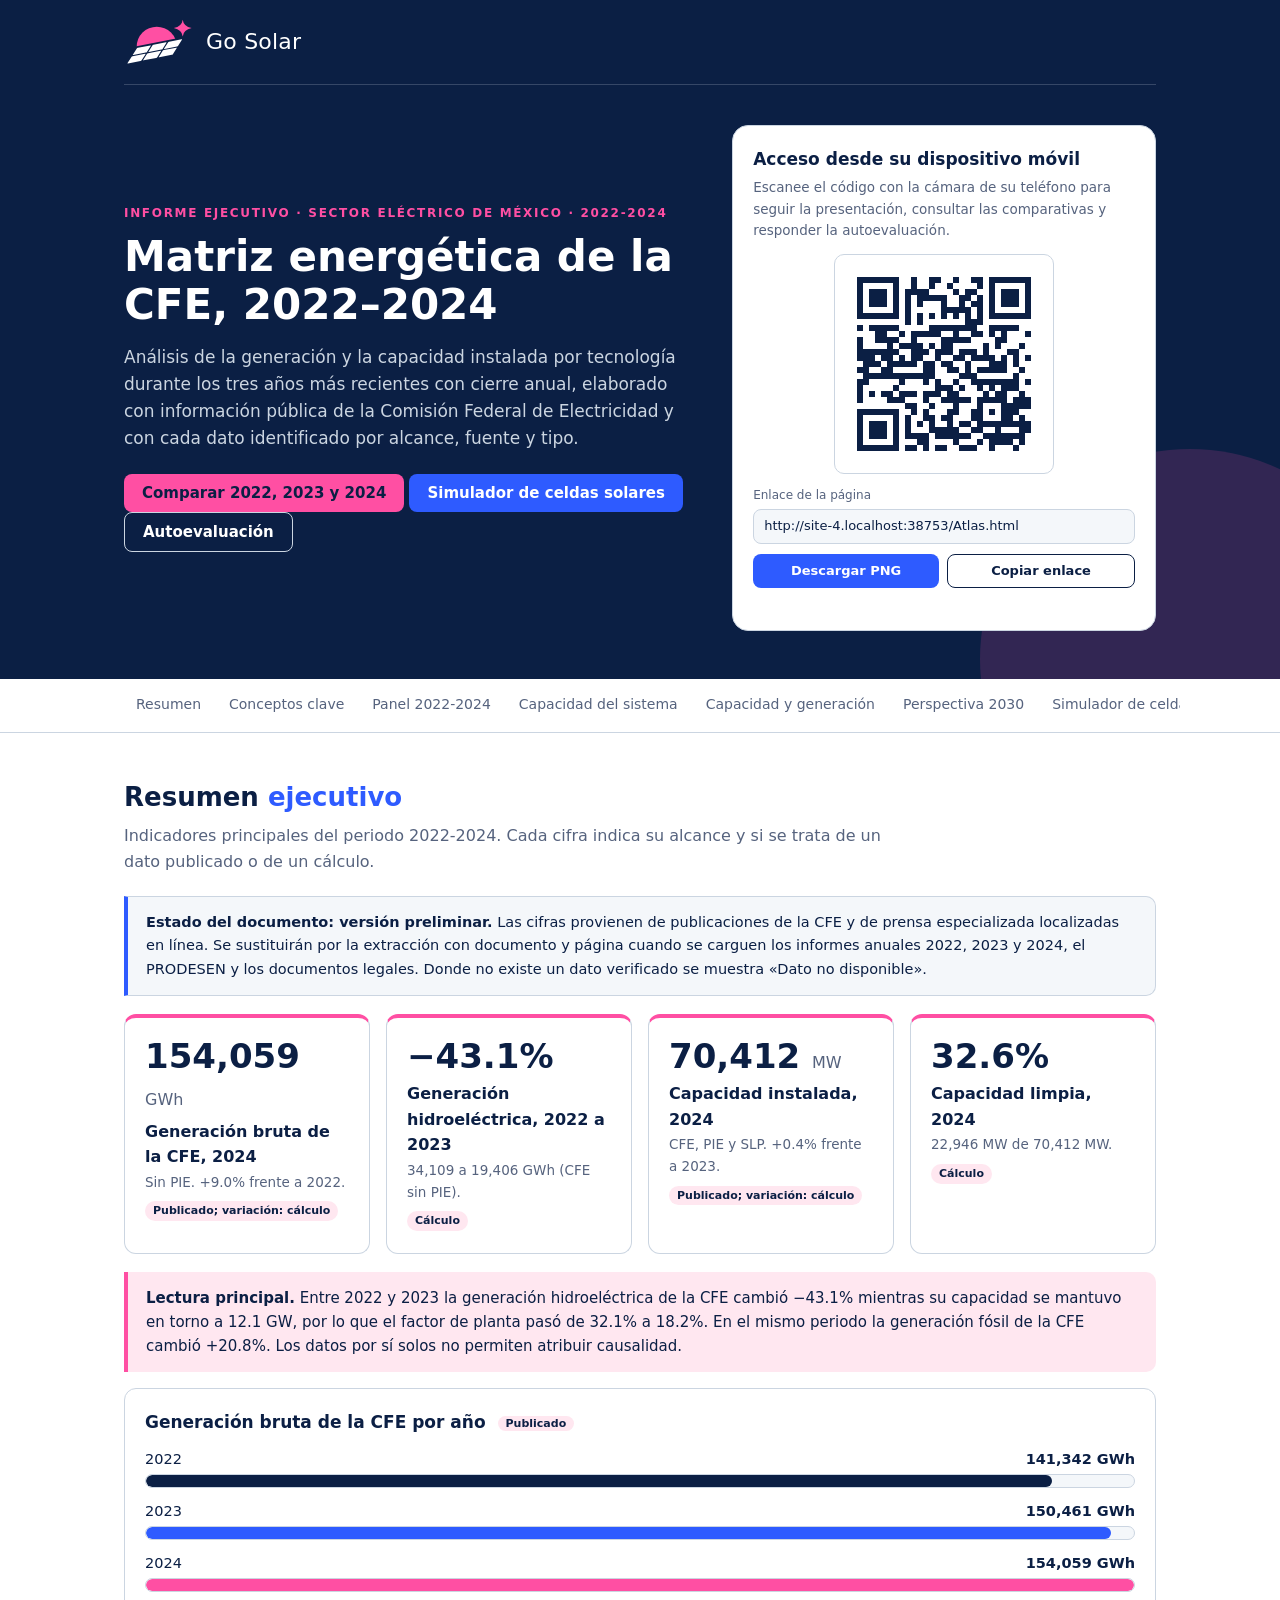
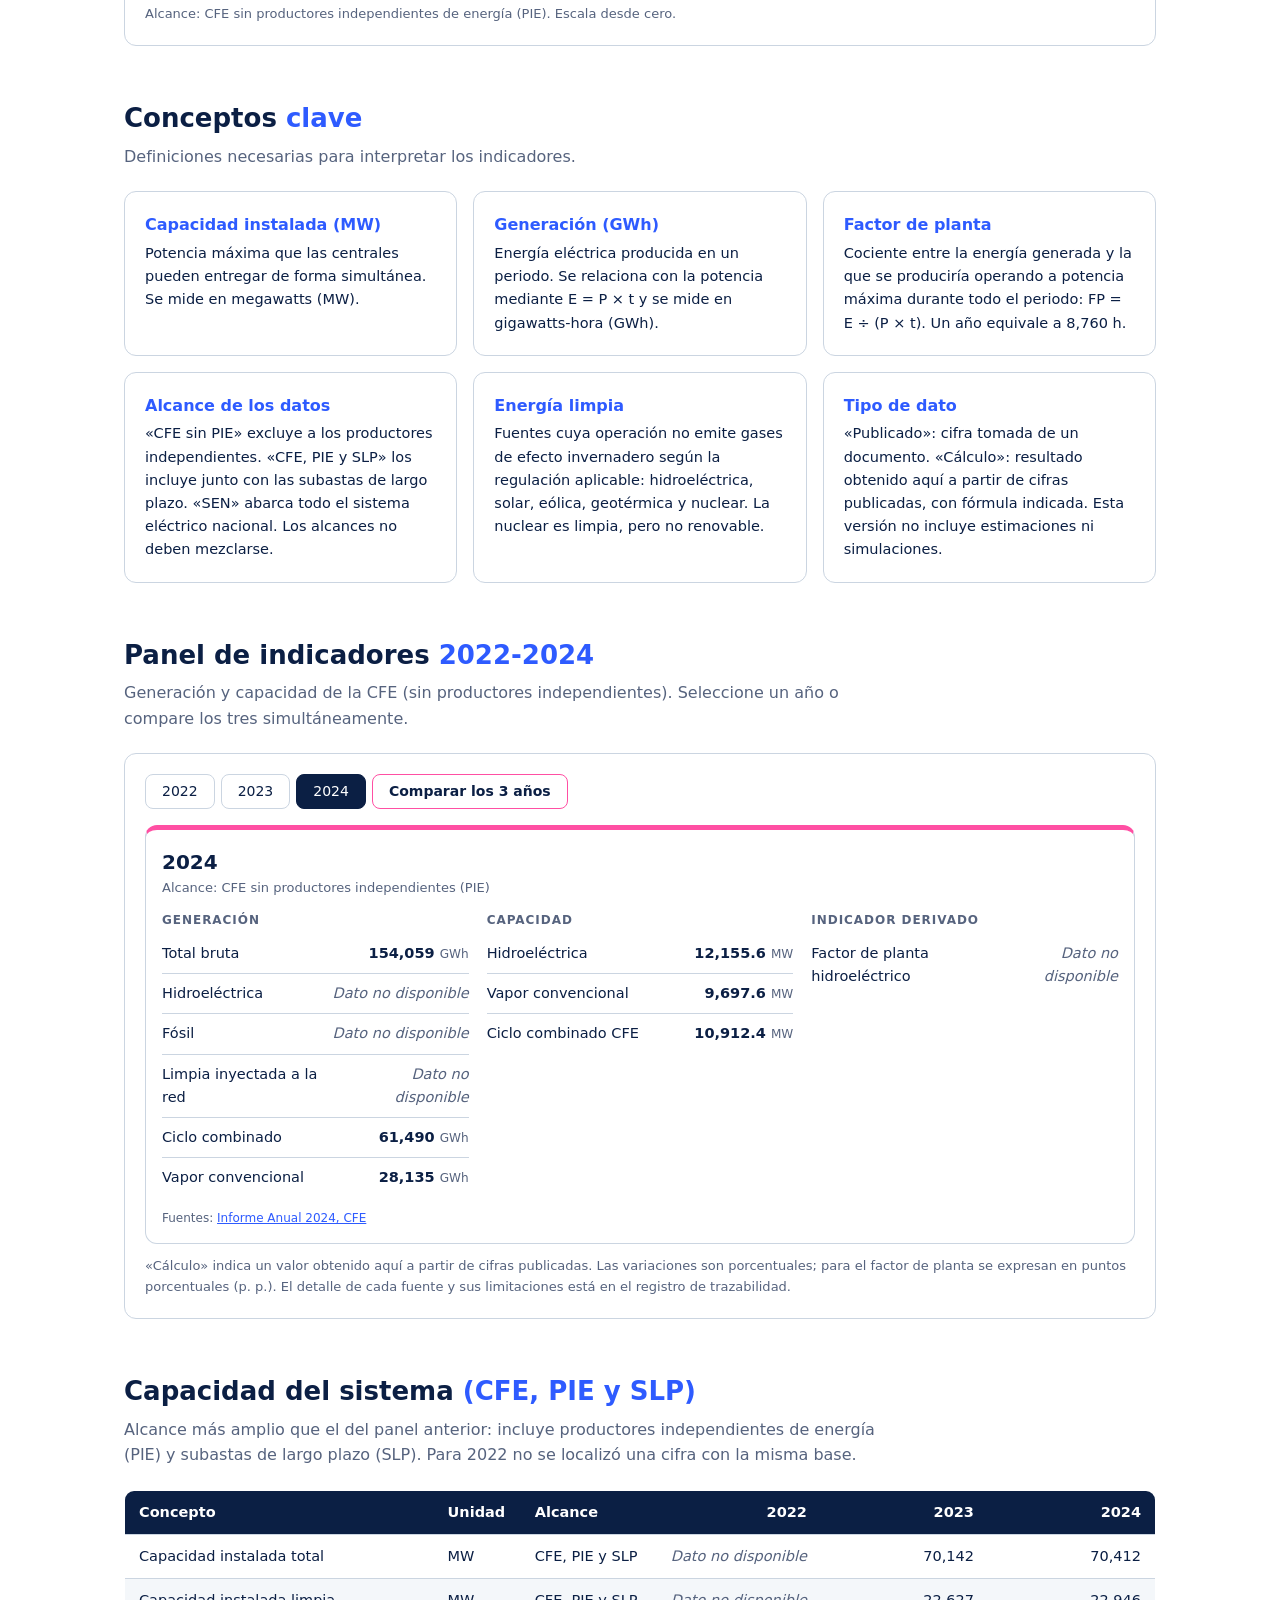
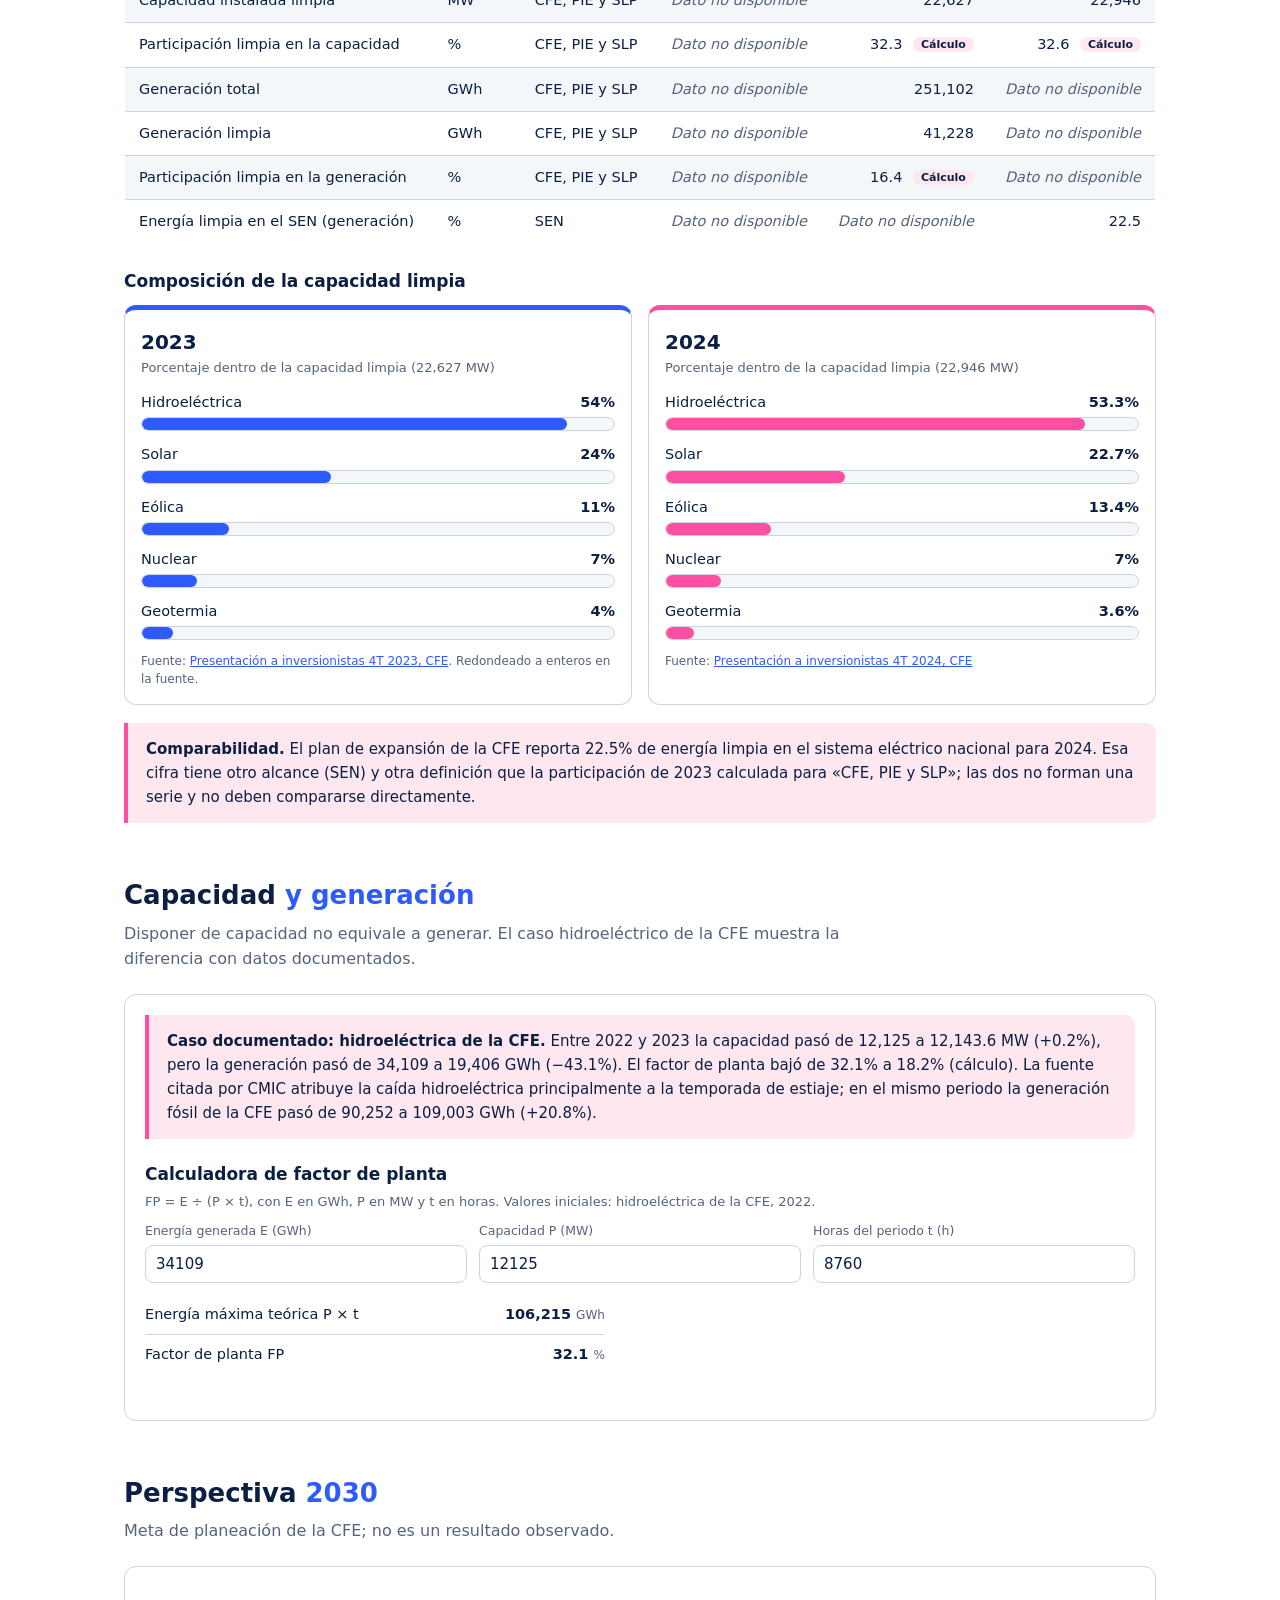
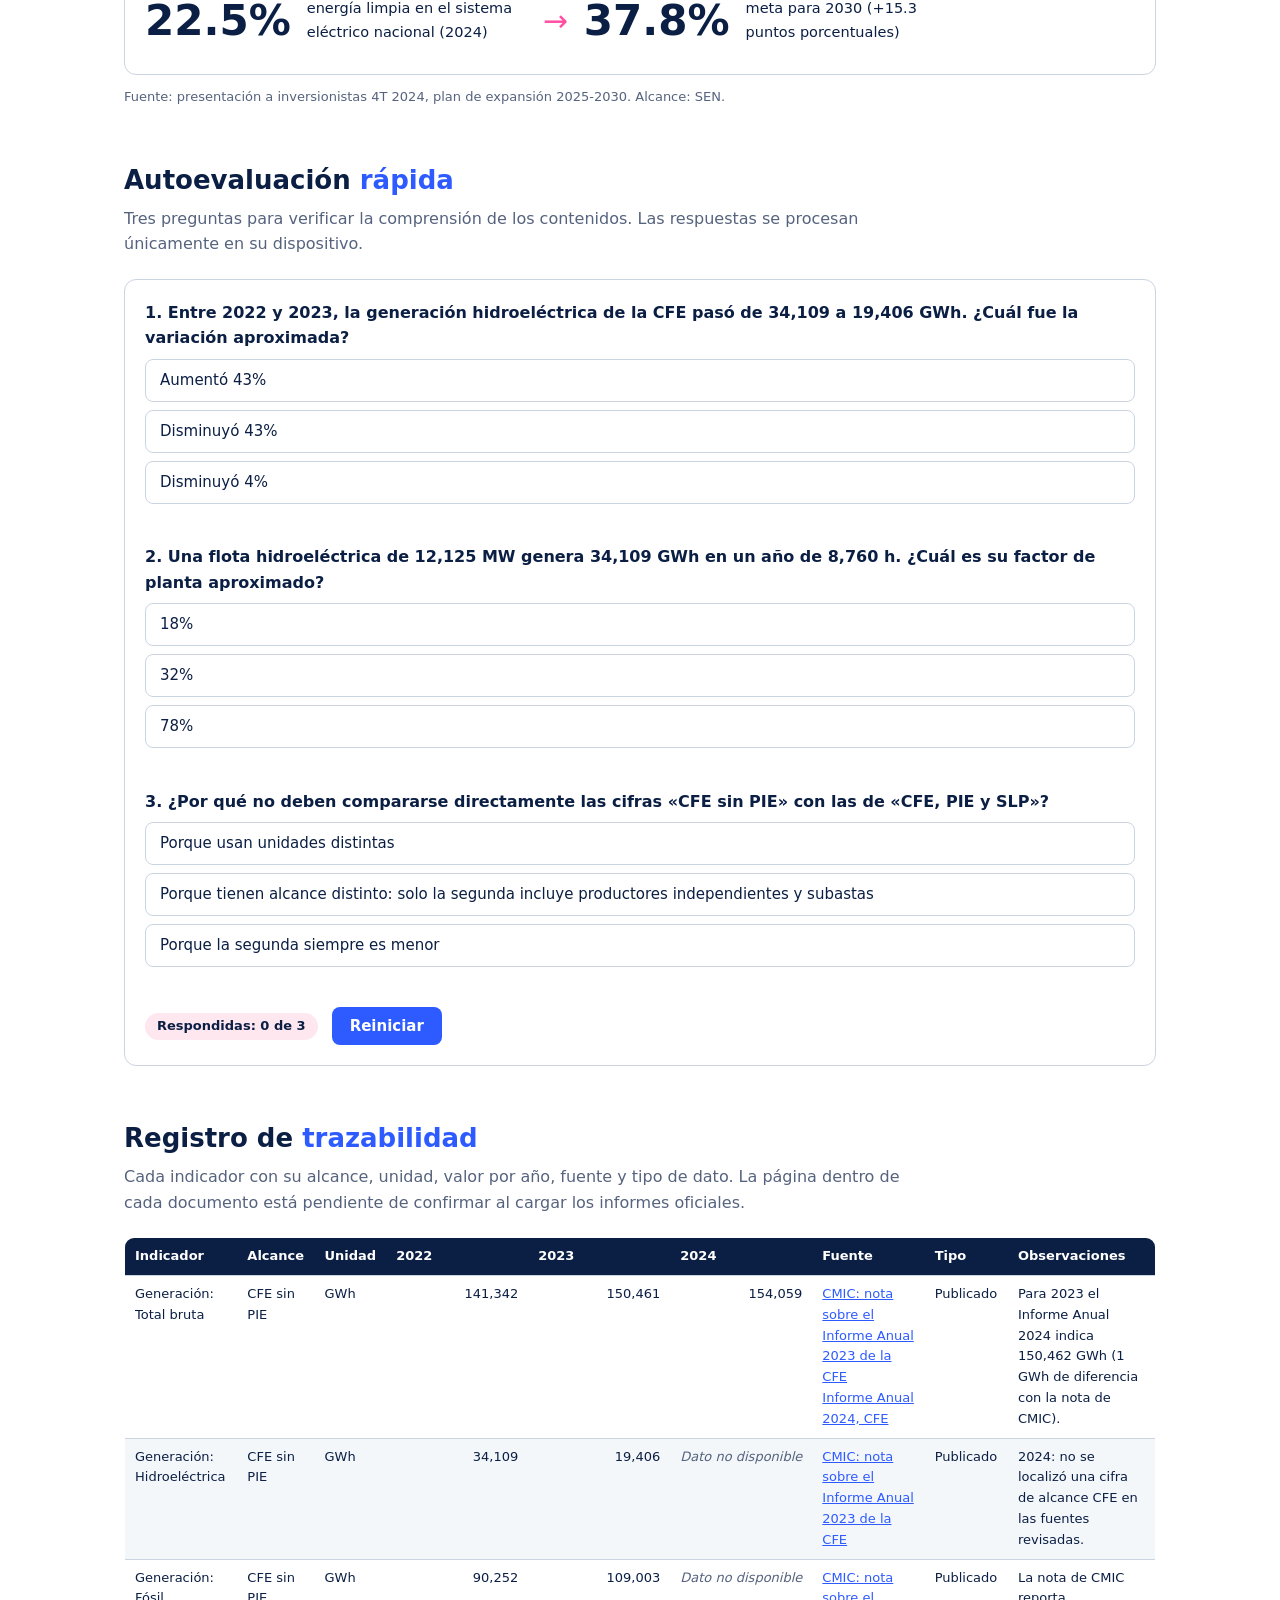
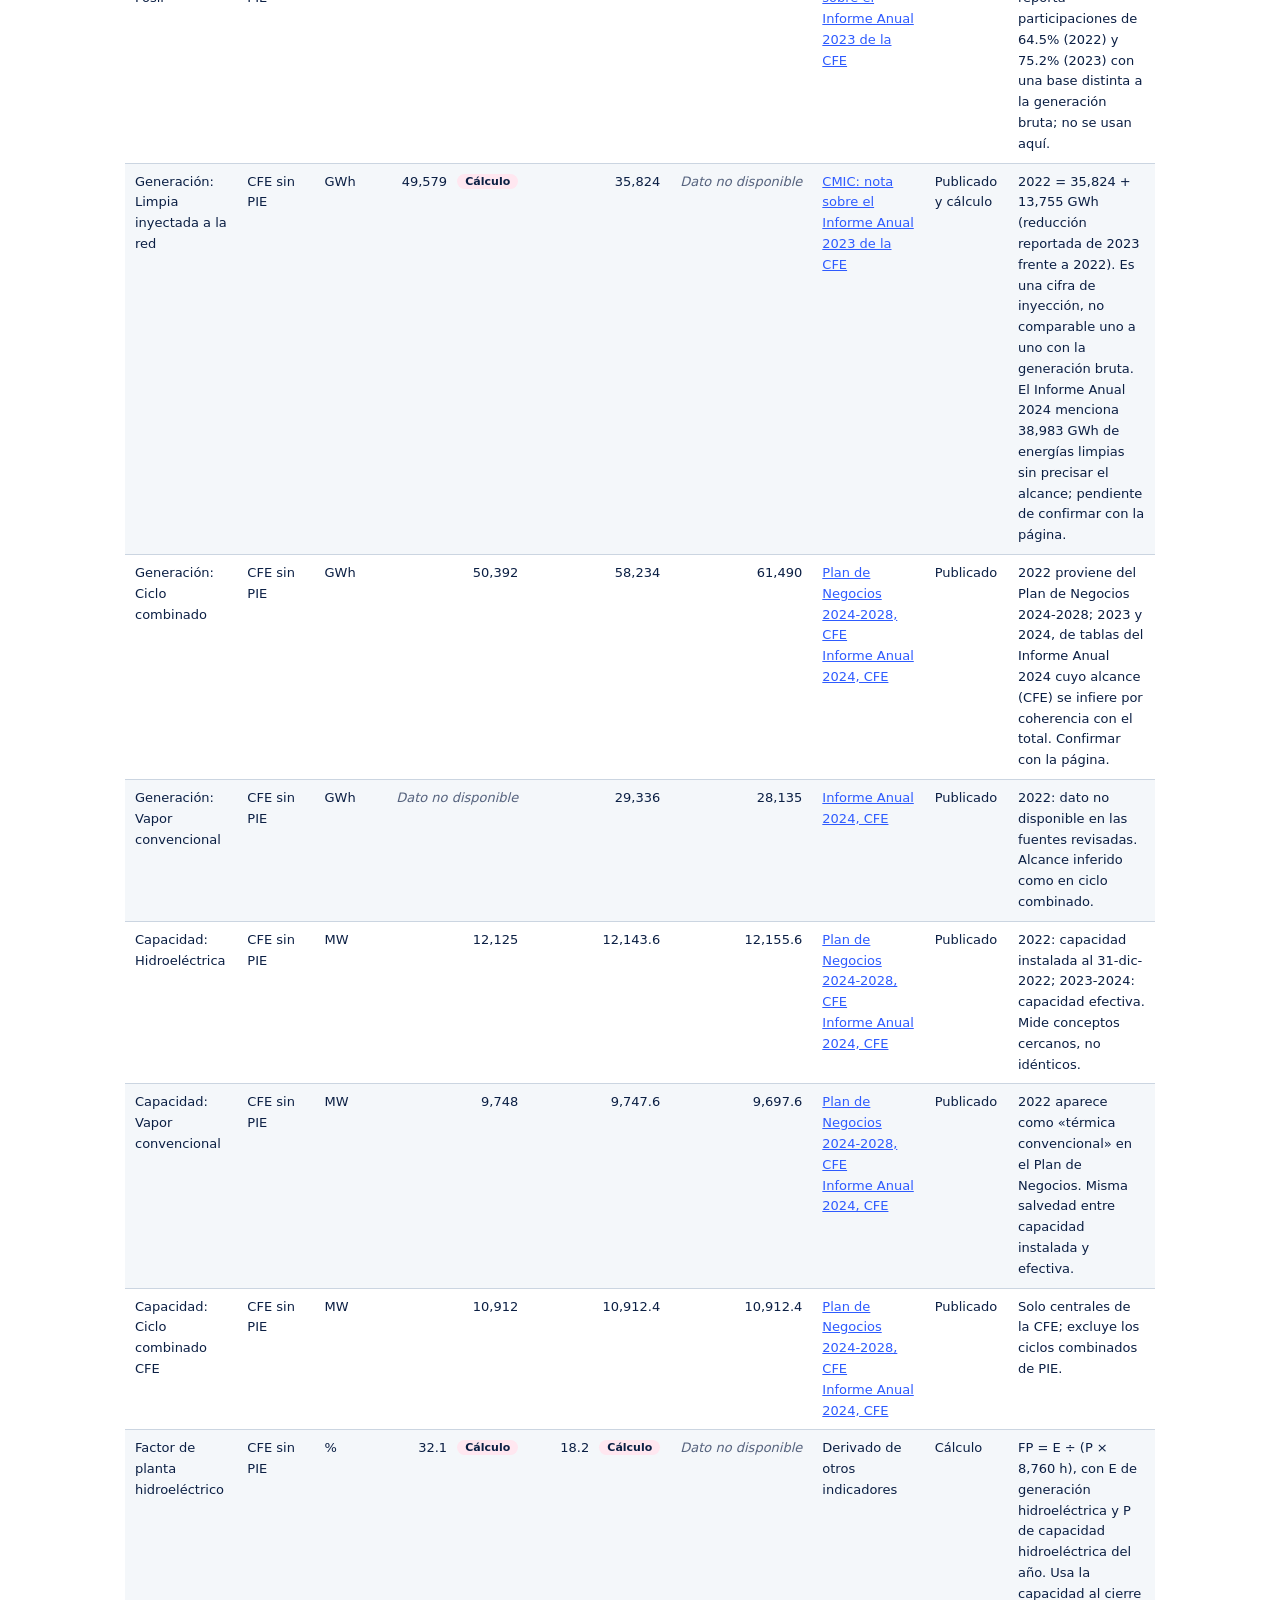
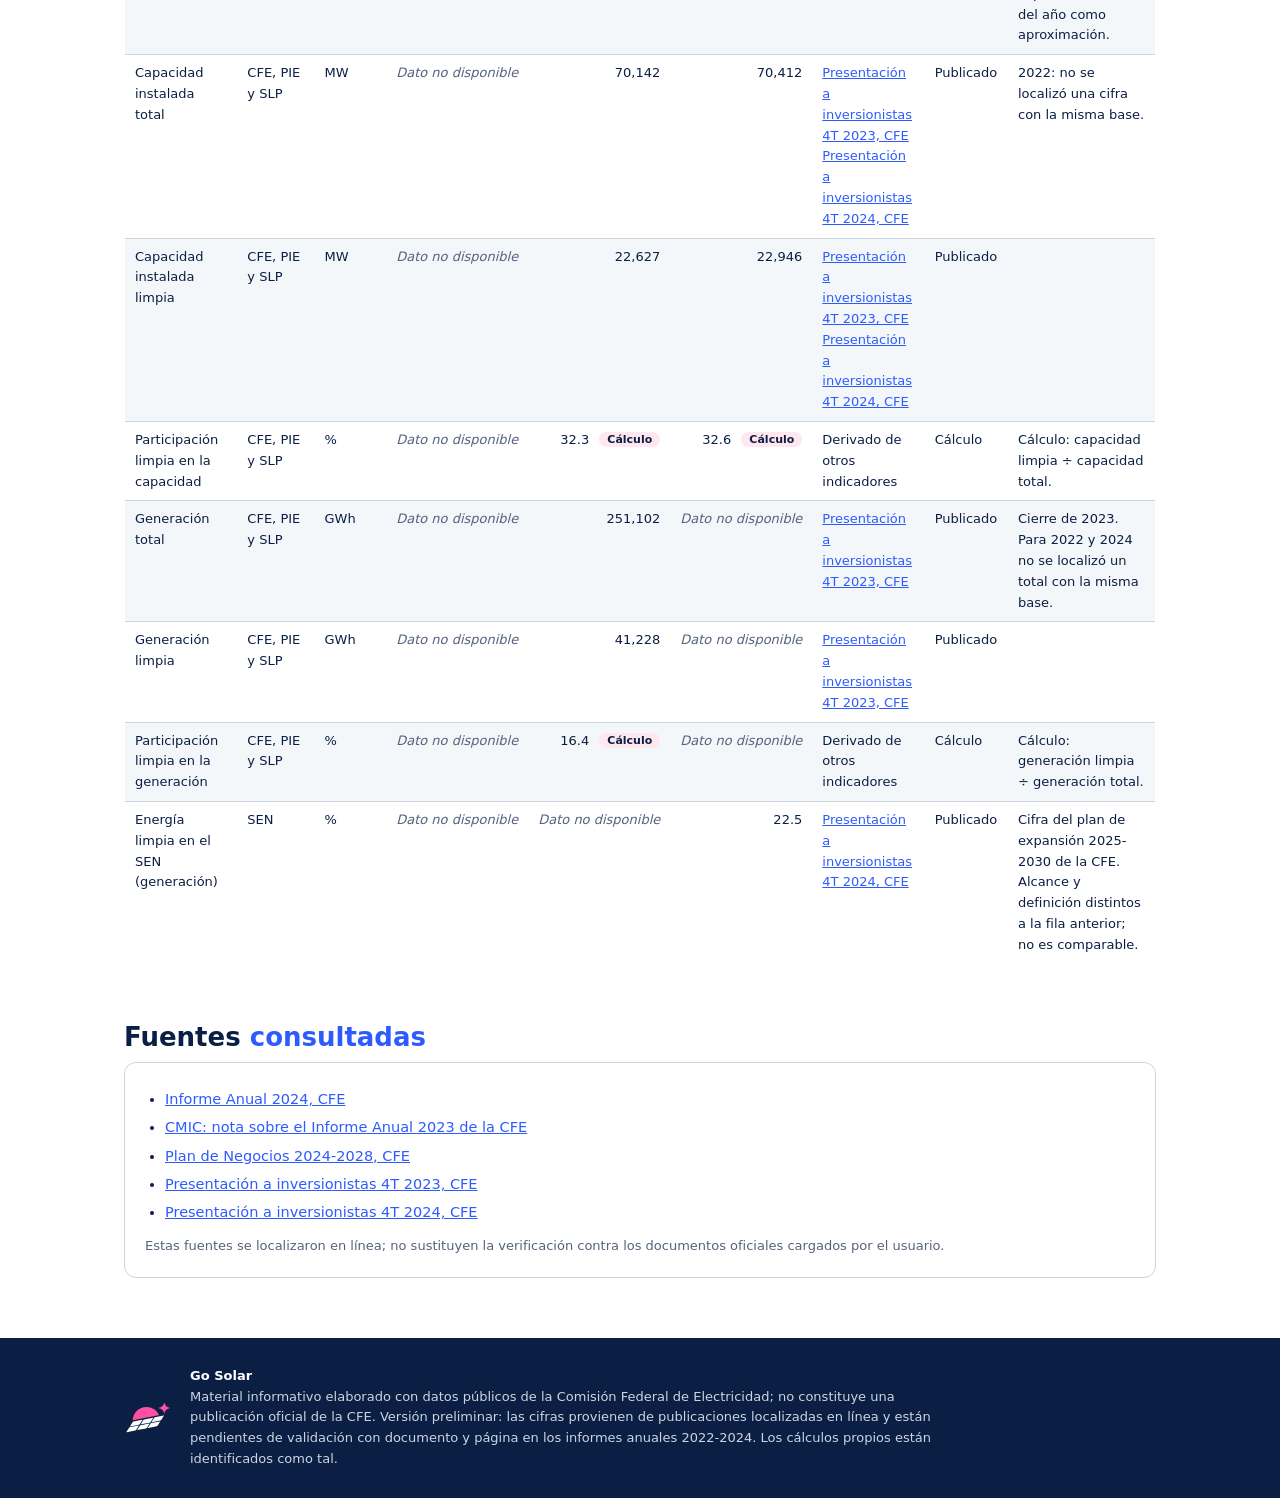
==== commit 24aa8c81: "Mk.2: add simulador.html (efecto fotovoltaico y ángulo del panel) y botón en Atlas Co-Authored-By: C" ====
--- a/Atlas.html
+++ b/Atlas.html
@@ -189,7 +189,7 @@
 <h1>Matriz energética de la CFE, 2022–2024</h1>
 <p class="lead">Análisis de la generación y la capacidad instalada por tecnología durante los tres años más recientes con cierre anual, elaborado con información pública de la Comisión Federal de Electricidad y con cada dato identificado por alcance, fuente y tipo.</p>
 <a class="btn accent" href="#panel">Comparar 2022, 2023 y 2024</a>
-<a class="btn ghost" href="#quiz">Autoevaluación</a>
+<a class="btn primary" href="simulador.html">Simulador de celdas solares</a><a class="btn ghost" href="#quiz">Autoevaluación</a>
 </div>
 <aside class="qrcard" aria-labelledby="qrTitle">
 <h2 id="qrTitle">Acceso desde su dispositivo móvil</h2>
@@ -208,7 +208,7 @@
 </header>
 
 <nav aria-label="Secciones"><div class="wrap">
-<a href="#resumen">Resumen</a><a href="#conceptos">Conceptos clave</a><a href="#panel">Panel 2022-2024</a><a href="#sistema">Capacidad del sistema</a><a href="#real">Capacidad y generación</a><a href="#futuro">Perspectiva 2030</a><a href="#quiz">Autoevaluación</a><a href="#trazabilidad">Trazabilidad</a><a href="#fuentes">Fuentes</a>
+<a href="#resumen">Resumen</a><a href="#conceptos">Conceptos clave</a><a href="#panel">Panel 2022-2024</a><a href="#sistema">Capacidad del sistema</a><a href="#real">Capacidad y generación</a><a href="#futuro">Perspectiva 2030</a><a href="simulador.html">Simulador de celdas solares</a><a href="#quiz">Autoevaluación</a><a href="#trazabilidad">Trazabilidad</a><a href="#fuentes">Fuentes</a>
 </div></nav>
 
 <main class="wrap">
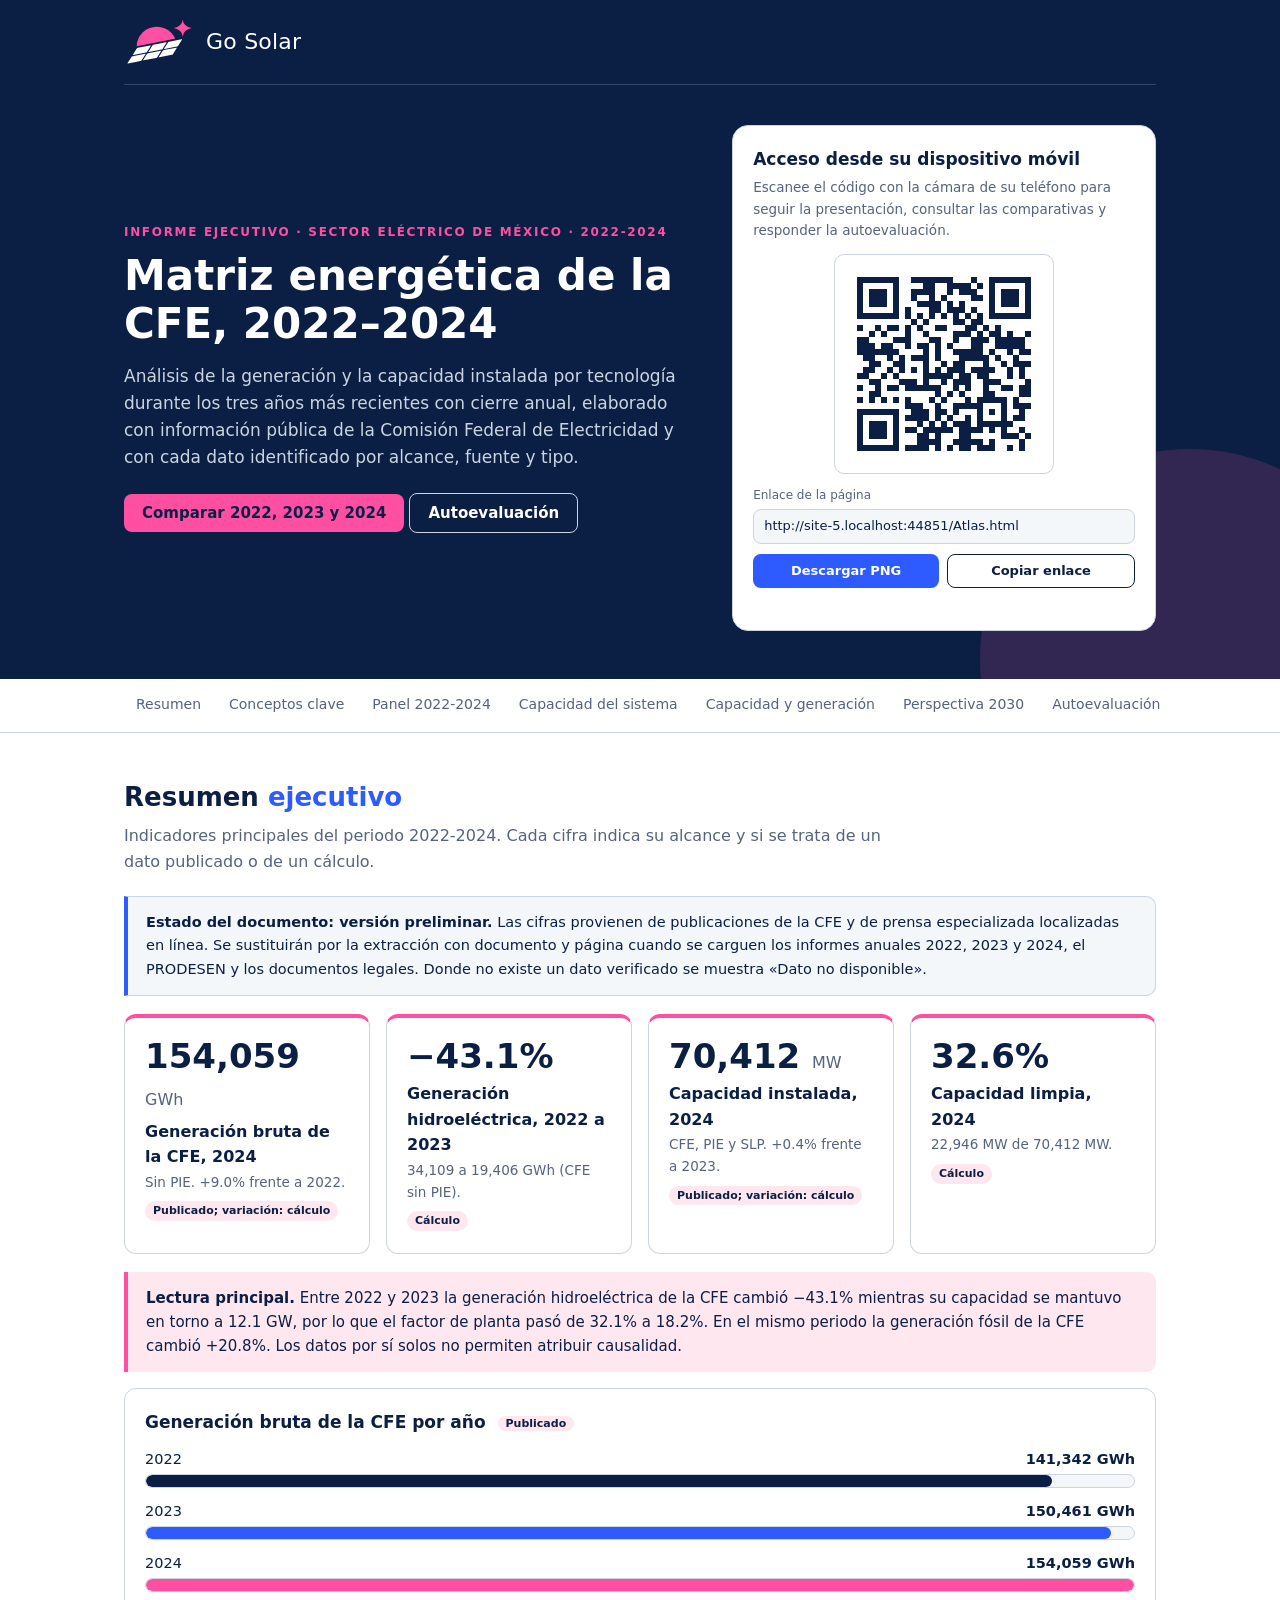
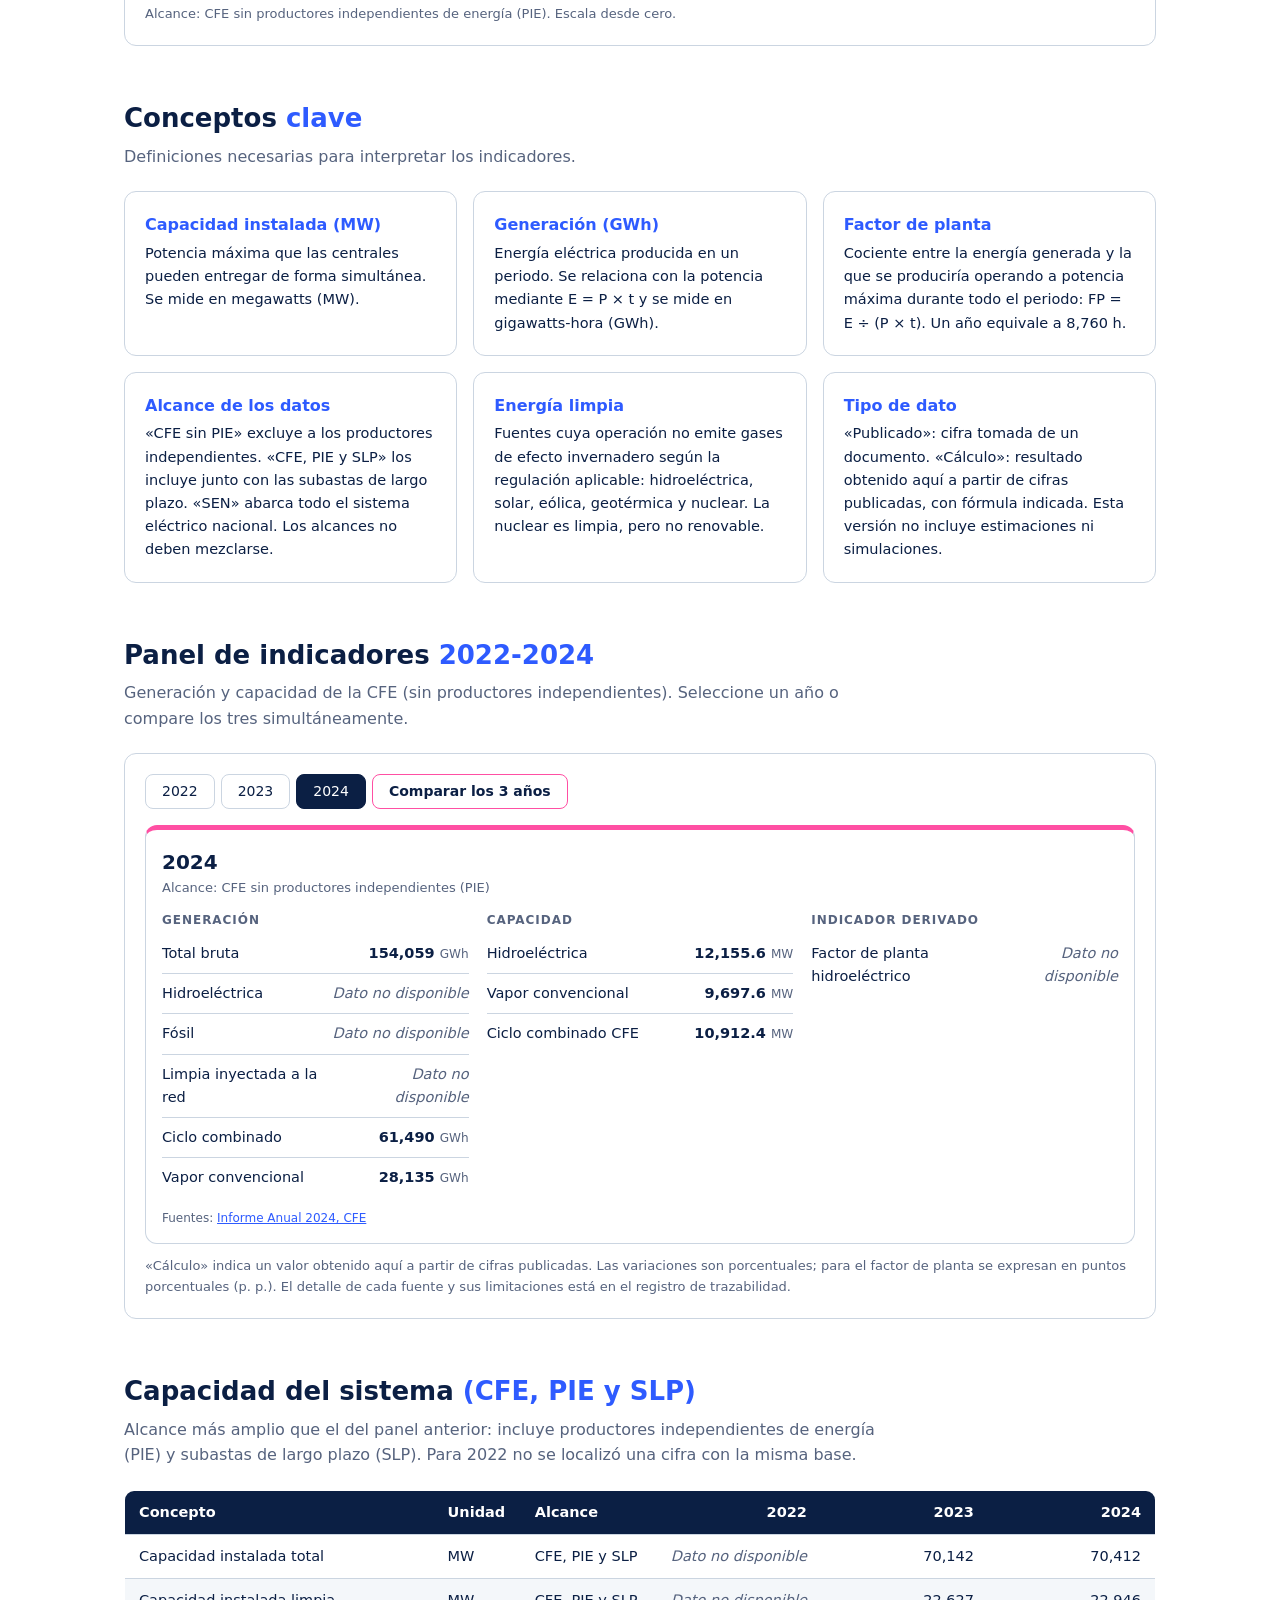
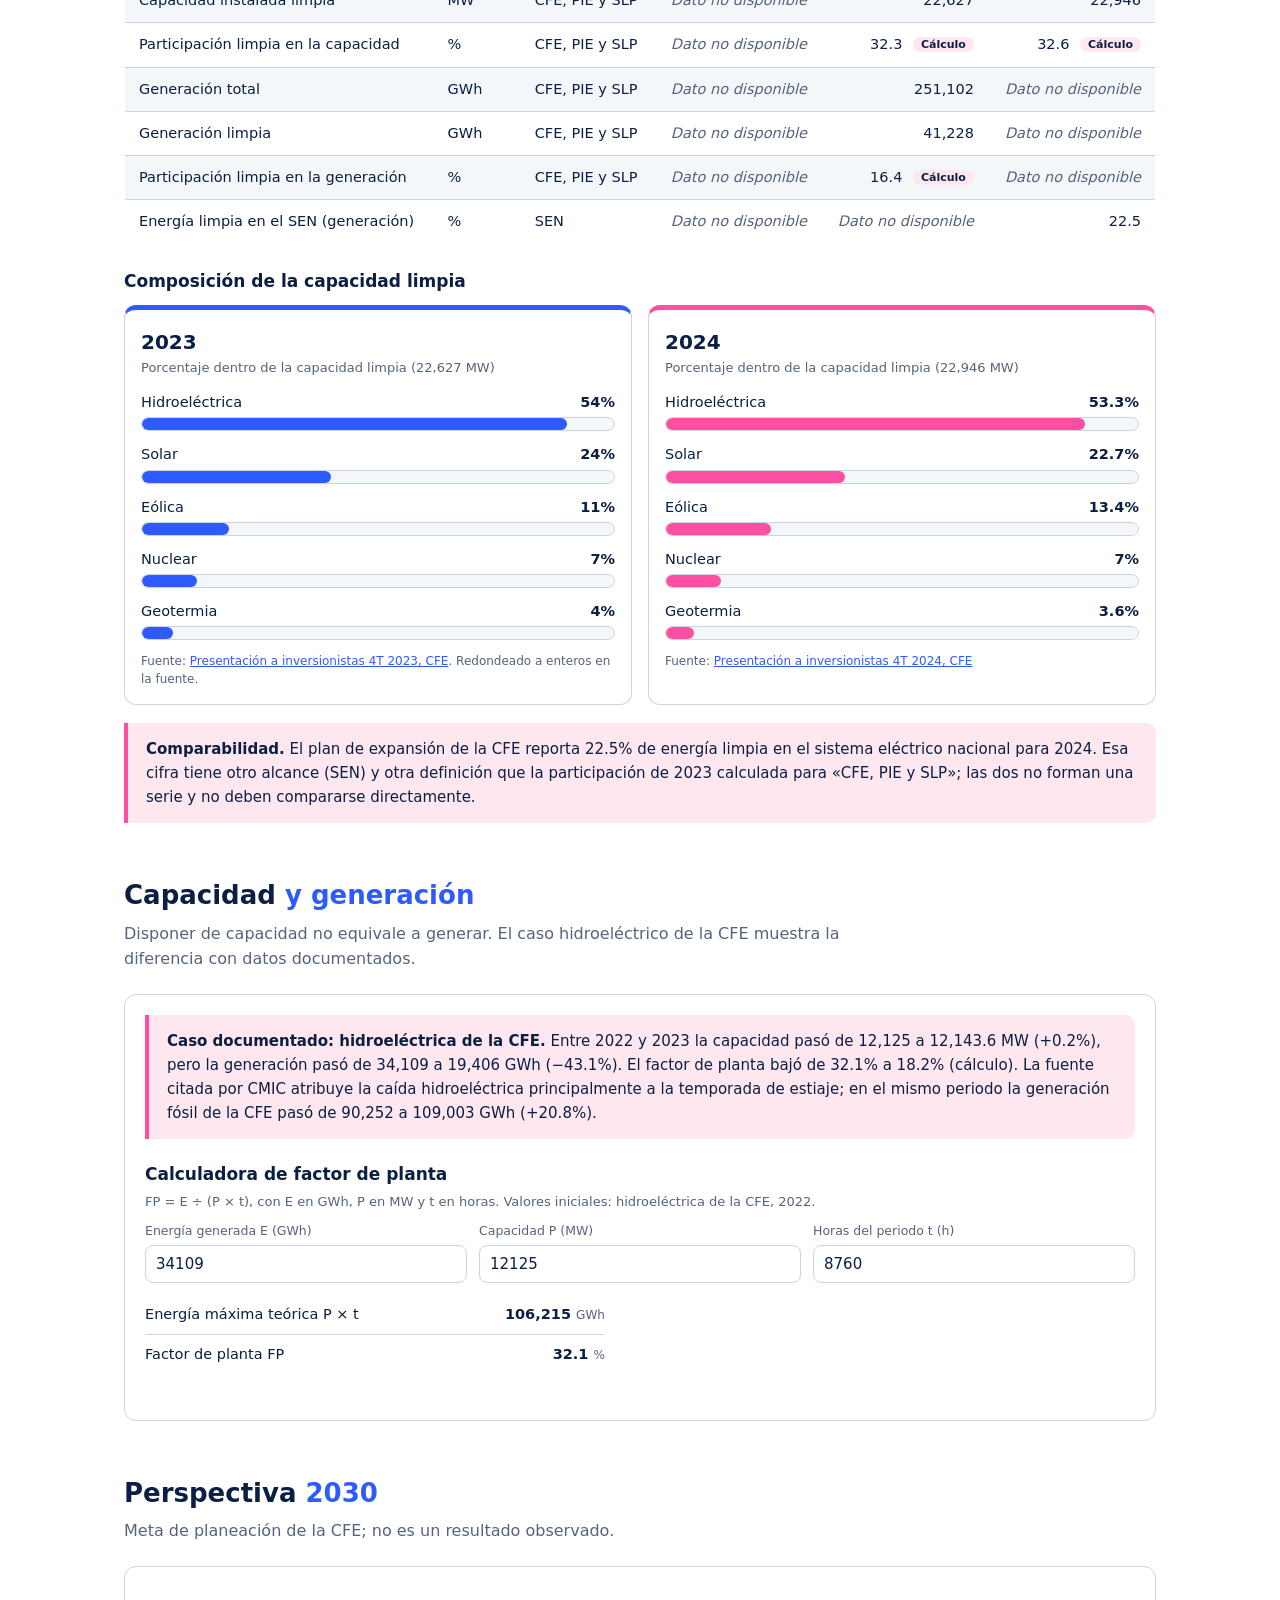
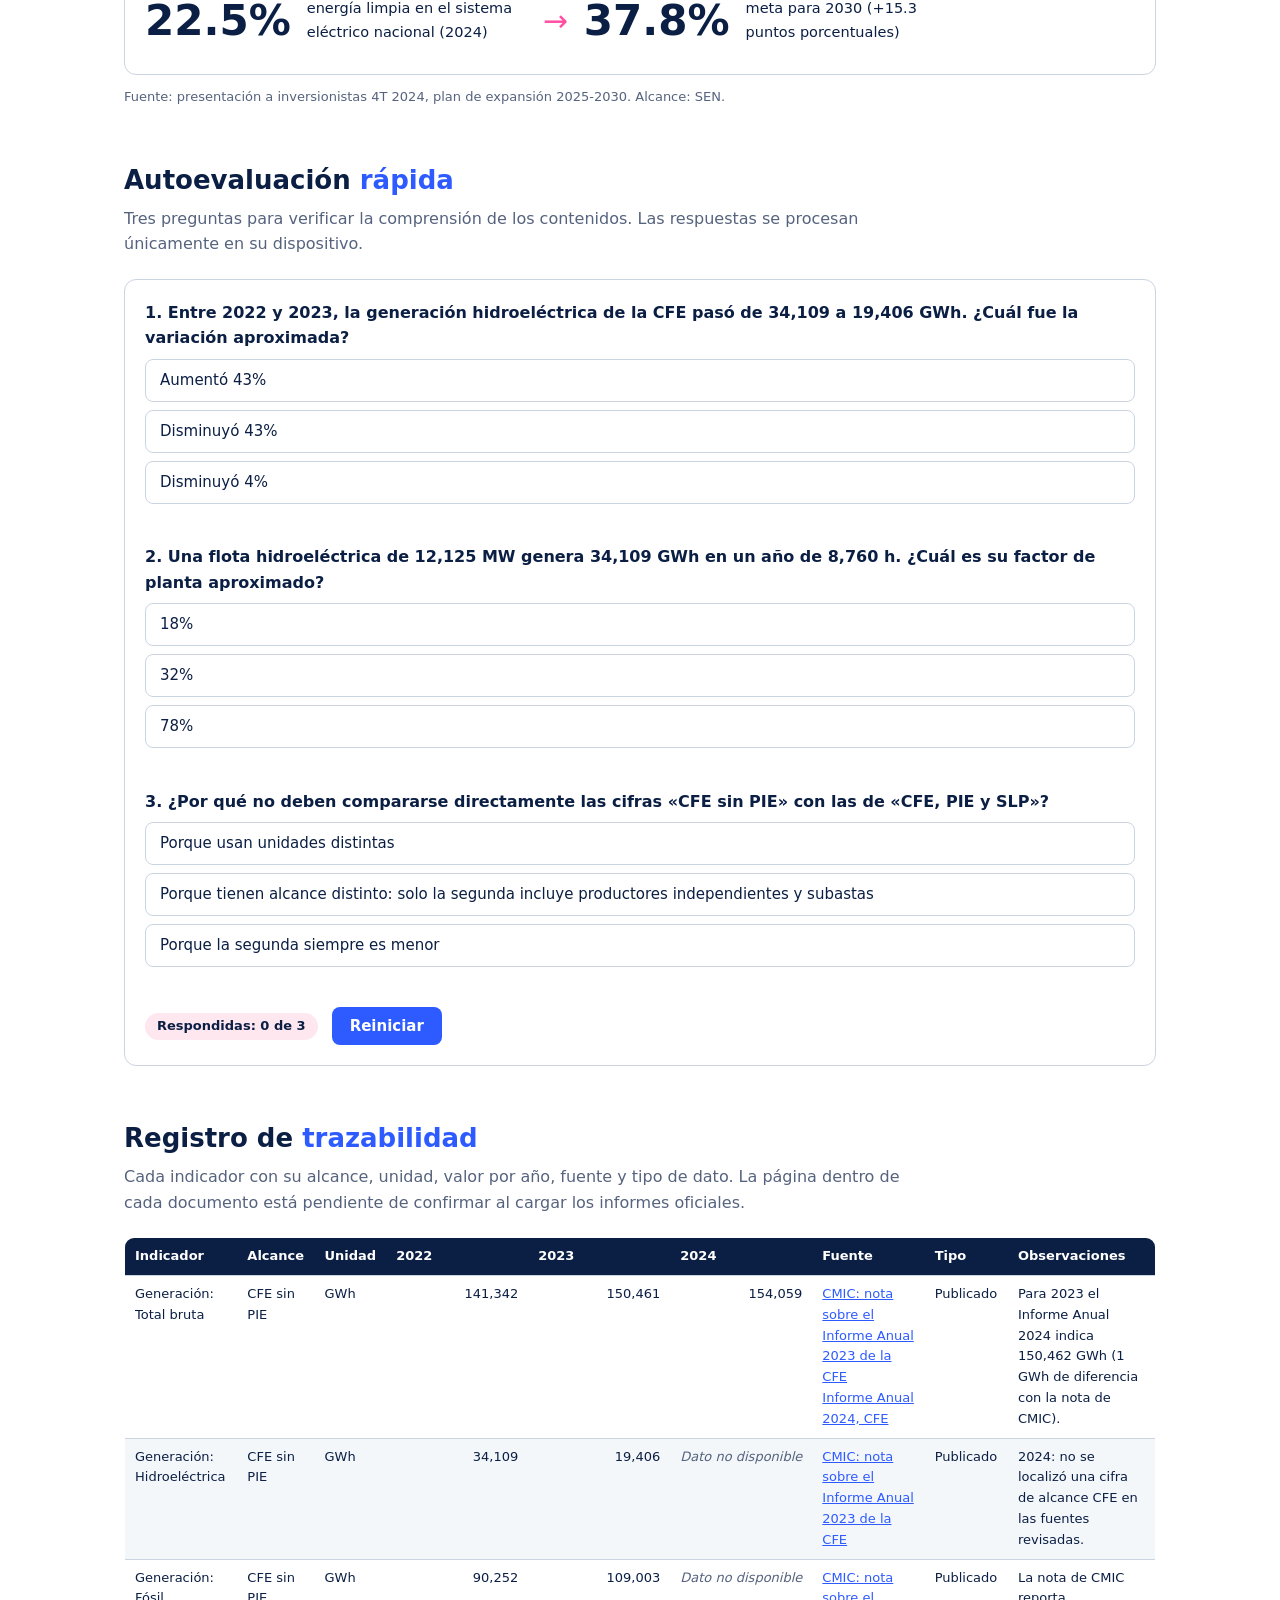
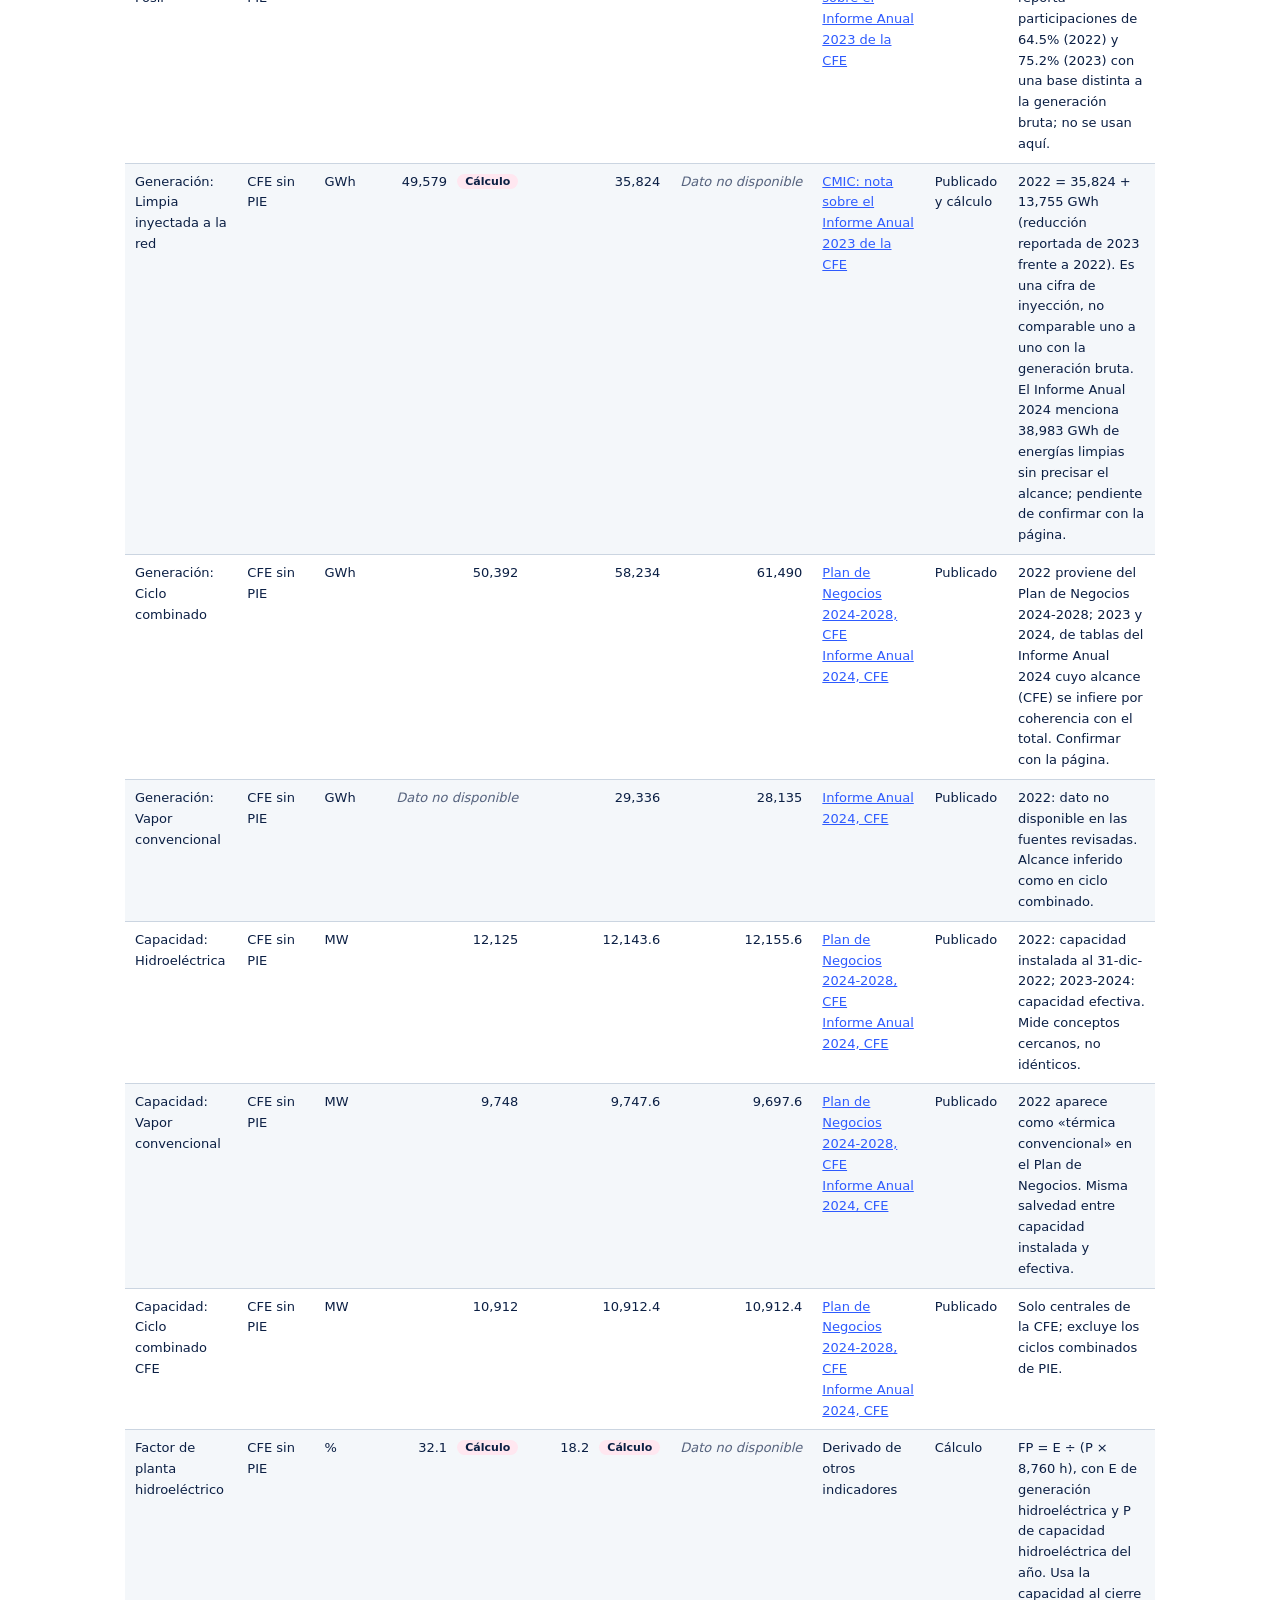
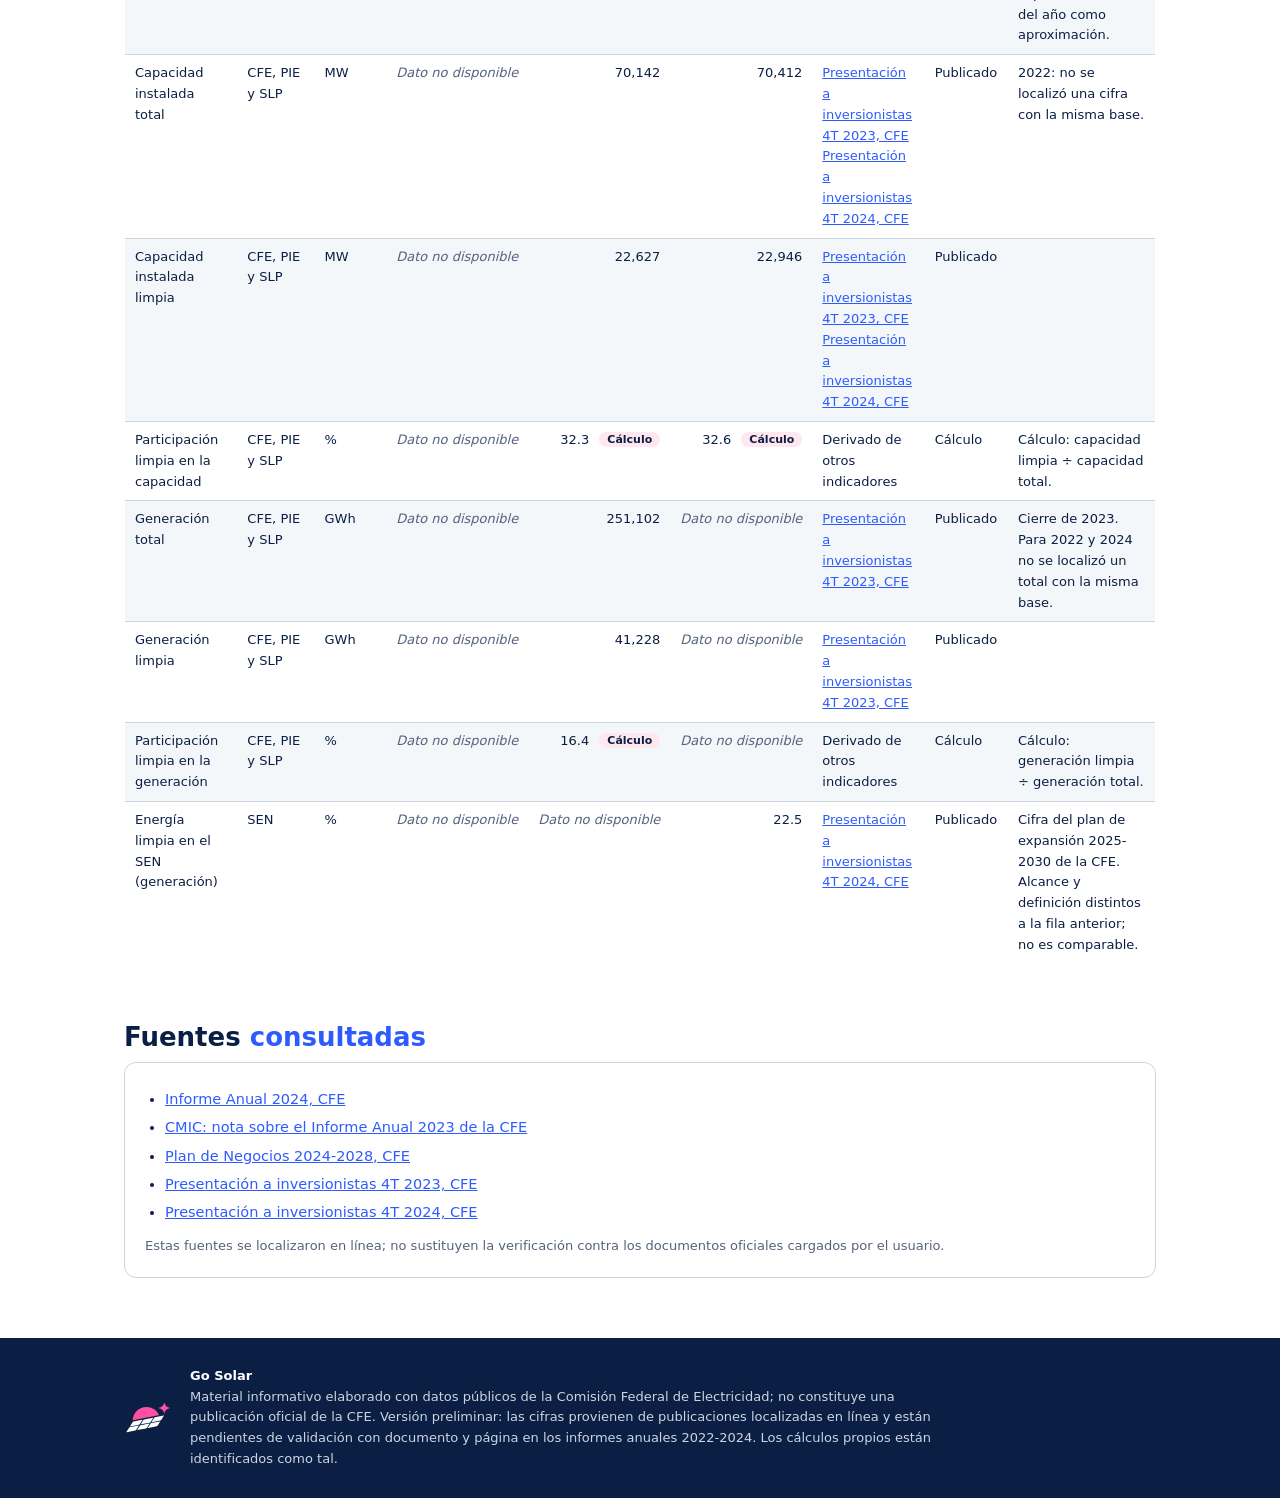
==== commit 3984d71c: "Restaurar Atlas.html; botón del simulador y matrícula A01743998 en la página de inicio Co-Authored-B" ====
--- a/Atlas.html
+++ b/Atlas.html
@@ -189,7 +189,7 @@
 <h1>Matriz energética de la CFE, 2022–2024</h1>
 <p class="lead">Análisis de la generación y la capacidad instalada por tecnología durante los tres años más recientes con cierre anual, elaborado con información pública de la Comisión Federal de Electricidad y con cada dato identificado por alcance, fuente y tipo.</p>
 <a class="btn accent" href="#panel">Comparar 2022, 2023 y 2024</a>
-<a class="btn primary" href="simulador.html">Simulador de celdas solares</a><a class="btn ghost" href="#quiz">Autoevaluación</a>
+<a class="btn ghost" href="#quiz">Autoevaluación</a>
 </div>
 <aside class="qrcard" aria-labelledby="qrTitle">
 <h2 id="qrTitle">Acceso desde su dispositivo móvil</h2>
@@ -208,7 +208,7 @@
 </header>
 
 <nav aria-label="Secciones"><div class="wrap">
-<a href="#resumen">Resumen</a><a href="#conceptos">Conceptos clave</a><a href="#panel">Panel 2022-2024</a><a href="#sistema">Capacidad del sistema</a><a href="#real">Capacidad y generación</a><a href="#futuro">Perspectiva 2030</a><a href="simulador.html">Simulador de celdas solares</a><a href="#quiz">Autoevaluación</a><a href="#trazabilidad">Trazabilidad</a><a href="#fuentes">Fuentes</a>
+<a href="#resumen">Resumen</a><a href="#conceptos">Conceptos clave</a><a href="#panel">Panel 2022-2024</a><a href="#sistema">Capacidad del sistema</a><a href="#real">Capacidad y generación</a><a href="#futuro">Perspectiva 2030</a><a href="#quiz">Autoevaluación</a><a href="#trazabilidad">Trazabilidad</a><a href="#fuentes">Fuentes</a>
 </div></nav>
 
 <main class="wrap">
